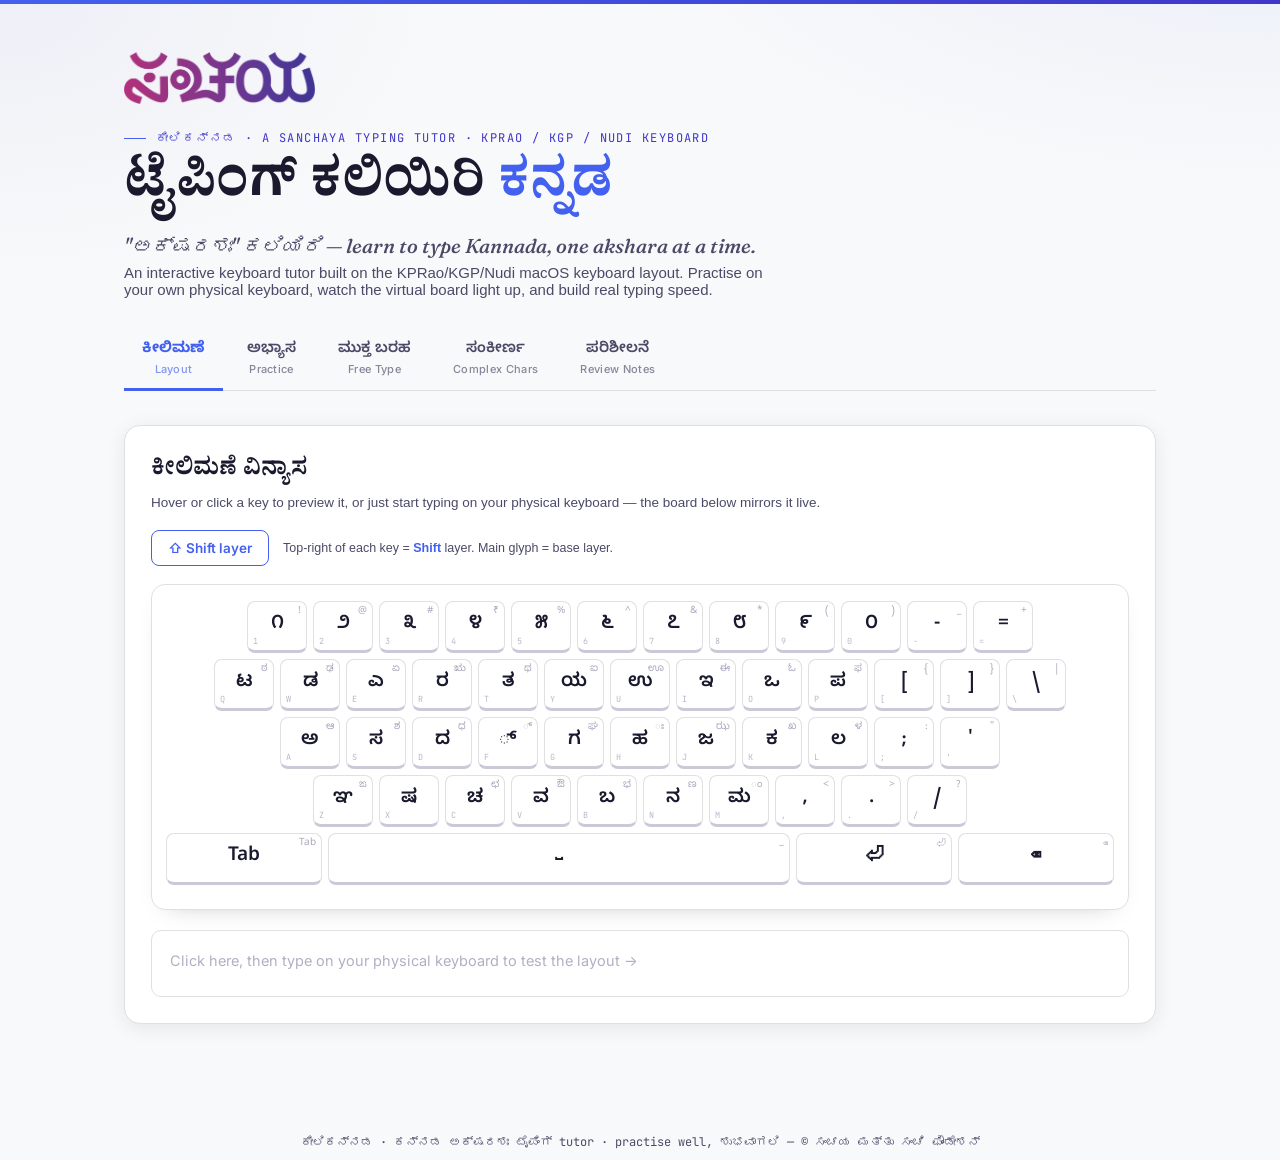
==== index.html @ 29ba92d8 "Add complex chars tab, full Unicode coverage; fix ZWJ/ZWNJ and word-final completion - Copy fixed en" ====
<!DOCTYPE html>
<html lang="kn">
<head>
<meta charset="UTF-8">
<meta name="viewport" content="width=device-width, initial-scale=1.0">
<title>ಕೀಲಿಕನ್ನಡ — Learn to Type Kannada</title>
<link rel="icon" type="image/png" sizes="32x32" href="img/favicon-32x32.png">
<link rel="icon" type="image/png" sizes="192x192" href="img/android-chrome-192x192.png">
<link rel="icon" type="image/png" sizes="512x512" href="img/android-chrome-512x512.png">
<link rel="apple-touch-icon" sizes="180x180" href="img/apple-touch-icon.png">
<meta name="msapplication-TileImage" content="img/mstile-310x310.png">
<meta name="theme-color" content="#4361ee">
<link rel="preconnect" href="https://fonts.googleapis.com">
<link rel="preconnect" href="https://fonts.gstatic.com" crossorigin>
<link href="https://fonts.googleapis.com/css2?family=Noto+Serif+Kannada:wght@500;600;700&family=Noto+Sans+Kannada:wght@400;500;600;700&family=Fraunces:ital,opsz,wght@0,9..144,500;0,9..144,600;1,9..144,500&family=Inter:wght@400;500;600;700&family=JetBrains+Mono:wght@400;600&display=swap" rel="stylesheet">
<link rel="stylesheet" href="style.css">
</head>
<body>
<div class="lattice"></div>
<div class="wrap">

<header class="hero">
  <a class="brand" href="#" aria-label="ಕೀಲಿಕನ್ನಡ — home">
    <img src="img/app-icon-light.png" alt="ಕೀಲಿಕನ್ನಡ logo" class="brand-logo">
  </a>
  <div class="eyebrow">ಕೀಲಿಕನ್ನಡ · a Sanchaya typing tutor · KPRao / KGP / Nudi keyboard</div>
  <h1 class="title">ಟೈಪಿಂಗ್ ಕಲಿಯಿರಿ <span class="accent">ಕನ್ನಡ</span></h1>
  <p class="tagline">"ಅಕ್ಷರಶಃ" ಕಲಿಯಿರಿ — learn to type Kannada, one akshara at a time.</p>
  <p class="subtagline">An interactive keyboard tutor built on the KPRao/KGP/Nudi macOS keyboard layout. Practise on your own physical keyboard, watch the virtual board light up, and build real typing speed.</p>
</header>

<nav class="tabs">
  <button data-tab="layout" class="active">ಕೀಲಿಮಣೆ <span class="en">Layout</span></button>
  <button data-tab="practice">ಅಭ್ಯಾಸ <span class="en">Practice</span></button>
  <button data-tab="free">ಮುಕ್ತ ಬರಹ <span class="en">Free Type</span></button>
  <button data-tab="complex">ಸಂಕೀರ್ಣ <span class="en">Complex Chars</span></button>
  <button data-tab="review">ಪರಿಶೀಲನೆ <span class="en">Review Notes</span></button>
</nav>

<!-- ================= LAYOUT TAB ================= -->
<section class="panel active" id="panel-layout">
  <div class="card">
    <h2 class="section-title">ಕೀಲಿಮಣೆ ವಿನ್ಯಾಸ</h2>
    <p class="section-sub">Hover or click a key to preview it, or just start typing on your physical keyboard — the board below mirrors it live.</p>
    <div class="kbd-controls">
      <button class="toggle-btn" id="shiftToggle">⇧ Shift layer</button>
      <span class="legend-note">Top-right of each key = <b>Shift</b> layer. Main glyph = base layer.</span>
    </div>
    <div class="keyboard" id="kbLayout"></div>
    <div class="type-surface" id="surfaceLayout" tabindex="0"><span class="placeholder">Click here, then type on your physical keyboard to test the layout →</span></div>
  </div>
</section>

<!-- ================= PRACTICE TAB ================= -->
<section class="panel" id="panel-practice">
  <div class="card">
    <h2 class="section-title">ಟೈಪಿಂಗ್ ಅಭ್ಯಾಸ — Typing Tutor</h2>
    <p class="section-sub">Work through the levels in order — vowels, consonants, combined aksharas, everyday words, then full sentences.</p>
    <div class="level-tabs" id="levelTabs"></div>

    <div class="target-box">
      <div class="target-word" id="targetWord"></div>
      <div class="translit" id="targetTranslit"></div>
    </div>

    <div class="type-surface" id="surfacePractice" tabindex="0"><span class="placeholder">Click here and type the akshara/word shown above →</span></div>

    <div class="progress-track"><div class="progress-fill" id="levelProgress"></div></div>

    <div class="stats-row">
      <div class="stat"><div class="num" id="statWpm">0</div><div class="lbl">WPM</div></div>
      <div class="stat"><div class="num" id="statAcc">100%</div><div class="lbl">Accuracy</div></div>
      <div class="stat"><div class="num" id="statDone">0/0</div><div class="lbl">Completed</div></div>
      <div class="stat"><div class="num" id="statStreak">0</div><div class="lbl">Streak</div></div>
    </div>

    <div class="action-row">
      <button class="btn primary" id="skipBtn">ಮುಂದೆ / Skip</button>
      <button class="btn ghost" id="resetLevelBtn">Restart level</button>
    </div>
  </div>

  <div class="keyboard-card card" style="margin-top:20px;">
    <div class="keyboard" id="kbPractice"></div>
  </div>
</section>

<!-- ================= FREE TYPE TAB ================= -->
<section class="panel" id="panel-free">
  <div class="card">
    <h2 class="section-title">ಮುಕ್ತ ಬರವಣಿಗೆ — Free Type</h2>
    <p class="section-sub">Open canvas to write freely with the layout — good for testing words, or just practising composition. Backspace understands full aksharas (it removes one visual syllable at a time, like a real Kannada IME).</p>
    <div class="type-surface" id="surfaceFree" tabindex="0" style="min-height:180px;"><span class="placeholder">ಇಲ್ಲಿ ಬರೆಯಿರಿ — start typing here →</span></div>
    <div class="action-row">
      <button class="btn ghost" id="clearFreeBtn">Clear</button>
      <button class="btn ghost" id="copyFreeBtn">Copy text</button>
    </div>
    <div class="future-note">
      <h3>Coming next: spelling &amp; grammar checking</h3>
      <p>This canvas is where inline spelling and grammar feedback will surface once the checker is wired in — underlines for misspelled aksharas, suggestions on click, and basic agreement/grammar hints. Not implemented yet in this build; flagged here as the next milestone.</p>
    </div>
  </div>
</section>

<!-- ================= COMPLEX CHARACTERS TAB ================= -->
<section class="panel" id="panel-complex">
  <div class="card">
    <h2 class="section-title">ಸಂಕೀರ್ಣ ಅಕ್ಷರಗಳು — Complex Character Rendering</h2>
    <p class="section-sub">Kannada script does more than one letter per keystroke: consonant clusters, traditional ligatures, vocalic matras, nukta forms, and invisible joiners. Each card below shows the target text, what it's built from, the exact keystrokes that produce it, and its raw Unicode codepoints — useful both for learning and for checking how your font renders these.</p>
    <div id="complexGrid" class="complex-grid"></div>

    <h3 class="section-subtitle">ಪೂರ್ಣ ಯುನಿಕೋಡ್ ವ್ಯಾಪ್ತಿ — Full Unicode block coverage</h3>
    <p class="section-sub">Every assigned codepoint in the Kannada block (U+0C80–U+0CFF). Green-bordered tiles are reachable on this keyboard; the rest are historic letters and rare signs that have no physical key on the KPRao/KGP/Nudi layout — shown here as a font-rendering reference. If a tile shows a placeholder box, your font lacks that glyph.</p>
    <div id="unicodeGrid" class="unicode-grid"></div>
  </div>
</section>

<!-- ================= REVIEW TAB ================= -->
<section class="panel" id="panel-review">
  <div class="card">
    <h2 class="section-title">ಪರಿಶೀಲನೆ — Keyboard Review Notes</h2>
    <p class="section-sub">Findings from auditing <code>KPRao-KGP-Nudi.keylayout</code> before this goes near a public release or an installer. Ordered roughly by severity.</p>
    <div id="reviewList"></div>
  </div>
</section>

</div>

<footer>ಕೀಲಿಕನ್ನಡ · ಕನ್ನಡ ಅಕ್ಷರಶಃ ಟೈಪಿಂಗ್ tutor · practise well, ಶುಭವಾಗಲಿ — © ಸಂಚಯ ಮತ್ತು ಸಂಚಿ ಫೌಂಡೇಶನ್</footer>

<script src="app.js" defer></script>
</body>
</html>
---- style.css ----
:root{
  --primary:#4361ee;
  --primary-2:#3f37c9;
  --primary-grad:linear-gradient(135deg, #4361ee 0%, #3f37c9 100%);
  --ink:#1a1a2e;
  --ink-soft:#4a4a68;
  --span:#4a4a68;
  --bg:#f8f9fa;
  --card:#ffffff;
  --line:#e0e0e0;
  --hover:rgba(67,97,238,0.08);
  --active:rgba(67,97,238,0.15);
  --good:#3F7D4F;
  --bad:#B33A3A;
  --shadow:0 4px 20px rgba(0,0,0,0.08);
  --shadow-hover:0 8px 30px rgba(67,97,238,0.15);
}
*{box-sizing:border-box;}
html,body{margin:0;padding:0;}
body{
  background:
    radial-gradient(1100px 500px at 100% -10%, rgba(67,97,238,0.08), transparent 60%),
    radial-gradient(800px 500px at 0% 0%, rgba(63,55,201,0.05), transparent 55%),
    var(--bg);
  color:var(--ink);
  font-family:-apple-system, BlinkMacSystemFont, 'Segoe UI', Roboto, Oxygen, Ubuntu, Cantarell, sans-serif;
  min-height:100vh;
  -webkit-font-smoothing:antialiased;
}
.lattice{
  height:4px;
  width:100%;
  background:var(--primary-grad);
}
.wrap{max-width:1080px;margin:0 auto;padding:0 24px 80px;}
header.hero{padding:48px 0 30px;}

.brand{display:inline-block;margin-bottom:22px;}
.brand-logo{height:52px;width:auto;display:block;}

.eyebrow{
  font-family:'JetBrains Mono',monospace;
  font-size:12px;
  letter-spacing:.12em;
  text-transform:uppercase;
  color:var(--primary-2);
  display:flex;align-items:center;gap:10px;
  margin-bottom:16px;
}
.eyebrow::before{content:'';width:22px;height:1px;background:var(--primary);display:inline-block;}
h1.title{
  font-family:'Noto Serif Kannada','Fraunces',serif;
  font-weight:700;
  font-size:54px;
  line-height:1.05;
  margin:0 0 14px;
  color:var(--ink);
}
h1.title .accent{color:var(--primary);}
p.tagline{
  font-family:'Fraunces',serif;
  font-style:italic;
  font-weight:500;
  font-size:20px;
  color:var(--ink-soft);
  max-width:640px;
  margin:0 0 6px;
}
p.subtagline{
  font-size:15px;
  color:var(--ink-soft);
  max-width:640px;
  margin:0;
}

nav.tabs{
  display:flex;
  gap:6px;
  border-bottom:1px solid var(--line);
  margin-bottom:34px;
  flex-wrap:wrap;
}
nav.tabs button{
  font-family:'Noto Sans Kannada','Inter',sans-serif;
  font-weight:600;
  font-size:15px;
  background:none;
  border:none;
  padding:12px 18px;
  cursor:pointer;
  color:var(--ink-soft);
  border-bottom:3px solid transparent;
  margin-bottom:-1px;
  transition:color .15s ease;
}
nav.tabs button .en{display:block;font-family:'Inter',sans-serif;font-weight:500;font-size:11px;letter-spacing:.03em;color:inherit;opacity:.65;margin-top:2px;}
nav.tabs button:hover{color:var(--primary);background:var(--hover);}
nav.tabs button.active{color:var(--primary);border-bottom-color:var(--primary);font-weight:bold;}

.panel{display:none;animation:fade .25s ease;}
.panel.active{display:block;}
@keyframes fade{from{opacity:0;transform:translateY(4px);}to{opacity:1;transform:translateY(0);}}

.card{
  background:var(--card);
  border:1px solid var(--line);
  border-radius:16px;
  box-shadow:var(--shadow);
  padding:26px;
}
.card + .card{margin-top:20px;}
h2.section-title{
  font-family:'Noto Serif Kannada','Fraunces',serif;
  font-size:24px;
  margin:0 0 4px;
  color:var(--ink);
}
.section-sub{font-size:13.5px;color:var(--ink-soft);margin:0 0 20px;}

/* ---------- Keyboard ---------- */
.kbd-controls{display:flex;align-items:center;gap:14px;margin-bottom:18px;flex-wrap:wrap;}
.toggle-btn{
  font-family:'Inter',sans-serif;
  font-weight:600;
  font-size:13.5px;
  padding:9px 16px;
  border-radius:8px;
  border:1.5px solid var(--primary);
  background:transparent;
  color:var(--primary);
  cursor:pointer;
  transition: all .15s ease;
}
.toggle-btn:hover{background:var(--hover);}
.toggle-btn.on{background:var(--primary-grad);color:#fff;border-color:transparent;}
.legend-note{font-size:12.5px;color:var(--ink-soft);}
.legend-note b{color:var(--primary);}

.keyboard{
  background:#fff;
  border:1px solid var(--line);
  border-radius:14px;
  padding:16px 14px 18px;
  box-shadow: inset 0 1px 0 rgba(255,255,255,0.8), 0 10px 24px -18px rgba(26,26,46,0.35);
}
.kbd-row{display:flex;gap:6px;margin-bottom:6px;justify-content:center;}
.key{
  position:relative;
  min-width:44px;
  height:52px;
  flex:1 1 44px;
  max-width:60px;
  background:#fff;
  border:1px solid var(--line);
  border-bottom:3px solid #c9c9d8;
  border-radius:8px;
  display:flex;
  flex-direction:column;
  align-items:center;
  justify-content:center;
  cursor:default;
  user-select:none;
  transition: transform .05s ease, background .12s ease, border-color .12s ease;
}
.key:hover{background:var(--hover);border-color:var(--primary);}
.key.wide{flex:2.2 1 100px;max-width:none;}
.key.space{flex:8 1 260px;max-width:none;}
.key .top{font-size:10px;color:#a8a8bd;position:absolute;top:3px;right:5px;font-family:'Noto Sans Kannada',sans-serif;}
.key .main{
  font-family:'Noto Sans Kannada',sans-serif;
  font-size:19px;
  font-weight:600;
  color:var(--ink);
  line-height:1;
}
.key .qwerty{font-size:8.5px;color:#b8b8cc;font-family:'JetBrains Mono',monospace;position:absolute;bottom:3px;left:5px;}
.key.pressed{
  transform:translateY(2px);
  background:var(--primary-grad);
  border-bottom-color:var(--primary-2);
}
.key.pressed .main, .key.pressed .top, .key.pressed .qwerty{color:#fff;}
.key.shifted .main{color:var(--primary);}

.type-surface{
  margin-top:20px;
  min-height:64px;
  background:#fff;
  border:1.5px solid var(--line);
  border-radius:10px;
  padding:16px 18px;
  font-family:'Noto Sans Kannada',sans-serif;
  font-size:22px;
  color:var(--ink);
  cursor:text;
  line-height:1.5;
  white-space:pre-wrap;
  word-break:break-word;
}
.type-surface:hover{border-color:#c8d0ff;}
.type-surface:focus{outline:none;border-color:var(--primary);box-shadow:0 0 0 3px rgba(67,97,238,0.2);}
.type-surface .placeholder{color:#b0b0c4;font-family:'Inter',sans-serif;font-size:14.5px;}
.type-surface .pending{opacity:.45;border-bottom:2px dotted var(--primary);}
.cursor-blink{display:inline-block;width:2px;background:var(--primary);animation:blink 1s step-start infinite;margin-left:1px;}
@keyframes blink{50%{opacity:0;}}

/* ---------- Practice ---------- */
.level-tabs{display:flex;gap:8px;flex-wrap:wrap;margin-bottom:18px;}
.level-chip{
  font-family:'Inter',sans-serif;font-size:12.5px;font-weight:600;
  padding:7px 13px;border-radius:999px;border:1.3px solid var(--line);
  background:#fff;color:var(--ink-soft);cursor:pointer;
  transition: all .15s ease;
}
.level-chip:hover{border-color:var(--primary);color:var(--primary);}
.level-chip.active{border-color:var(--primary);color:var(--primary);background:var(--hover);}

.target-box{
  text-align:center;
  padding:26px 20px;
  background:#fff;
  border-radius:12px;
  border:1.5px solid var(--line);
}
.target-word{
  font-family:'Noto Serif Kannada',serif;
  font-size:44px;
  font-weight:600;
  letter-spacing:.01em;
}
.target-word span.correct{color:var(--good);}
.target-word span.wrong{color:var(--bad);text-decoration:underline wavy var(--bad);}
.target-word span.todo{color:var(--ink);opacity:.32;}
.translit{margin-top:8px;font-family:'JetBrains Mono',monospace;font-size:13px;color:var(--ink-soft);}

.stats-row{display:flex;gap:14px;margin:18px 0;flex-wrap:wrap;}
.stat{
  flex:1 1 120px;
  background:#fff;border:1px solid var(--line);border-radius:10px;
  padding:12px 16px;
}
.stat .num{font-family:'Fraunces',serif;font-size:26px;font-weight:600;color:var(--primary);}
.stat .lbl{font-size:11.5px;color:var(--ink-soft);text-transform:uppercase;letter-spacing:.06em;}

.progress-track{height:6px;background:var(--line);border-radius:99px;overflow:hidden;margin-top:6px;}
.progress-fill{height:100%;background:var(--primary-grad);width:0%;transition:width .25s ease;}

.action-row{display:flex;gap:10px;margin-top:16px;flex-wrap:wrap;}
.btn{
  font-family:'Inter',sans-serif;font-weight:600;font-size:13.5px;
  padding:10px 18px;border-radius:8px;border:none;cursor:pointer;
  transition: all .15s ease;
}
.btn.primary{background:var(--primary-grad);color:#fff;}
.btn.primary:hover{transform:translateY(-1px);box-shadow:0 4px 15px rgba(67,97,238,0.3);}
.btn.ghost{background:transparent;border:1.5px solid var(--line);color:var(--ink-soft);}
.btn.ghost:hover{border-color:var(--primary);color:var(--primary);background:var(--hover);}

/* ---------- Complex characters tab ---------- */
.complex-grid{
  display:grid;
  grid-template-columns:repeat(auto-fill, minmax(260px, 1fr));
  gap:16px;
}
.cx-card{
  background:#fff;border:1px solid var(--line);border-radius:12px;
  padding:18px 18px 16px;
  transition: box-shadow .15s ease;
}
.cx-card:hover{box-shadow:var(--shadow-hover);}
.cx-tag{
  display:inline-block;font-family:'JetBrains Mono',monospace;font-size:10px;
  letter-spacing:.06em;text-transform:uppercase;padding:2px 8px;border-radius:5px;
  background:rgba(67,97,238,0.09);color:var(--primary);margin-bottom:10px;
}
.cx-word{font-family:'Noto Serif Kannada',serif;font-size:32px;font-weight:600;color:var(--ink);}
.cx-gloss{font-size:12.5px;color:var(--ink-soft);margin:2px 0 12px;font-style:italic;}
.cx-row{font-size:12px;color:var(--ink-soft);margin-bottom:6px;line-height:1.5;}
.cx-row b{color:var(--ink);font-weight:600;}
.cx-keys{display:flex;flex-wrap:wrap;gap:4px;margin:4px 0 10px;}
.cx-key{
  font-family:'JetBrains Mono',monospace;font-size:11px;font-weight:600;
  background:var(--bg);border:1px solid var(--line);border-bottom:2px solid #c9c9d8;
  border-radius:5px;padding:3px 7px;color:var(--ink);
}
.cx-key.shift::before{content:'⇧ ';color:var(--primary);}
.cx-codepoints{
  display:flex;flex-wrap:wrap;gap:5px;margin-top:8px;padding-top:10px;border-top:1px dashed var(--line);
}
.cx-cp{
  font-family:'JetBrains Mono',monospace;font-size:10px;text-align:center;
  background:var(--bg);border:1px solid var(--line);border-radius:6px;padding:4px 6px;
  min-width:34px;
}
.cx-cp .glyph{font-family:'Noto Sans Kannada',sans-serif;font-size:14px;display:block;color:var(--primary);}
.cx-cp .code{display:block;color:var(--ink-soft);margin-top:2px;}
.cx-cp.invisible .glyph{opacity:.35;font-style:italic;font-size:9px;}

/* ---------- Full Unicode coverage grid ---------- */
.section-subtitle{
  font-family:'Inter',sans-serif;font-size:15px;font-weight:600;color:var(--ink);
  margin:28px 0 4px;letter-spacing:-.01em;
}
.coverage-note{
  font-size:12.5px;color:var(--ink-soft);margin:0 0 12px;line-height:1.5;
  background:var(--bg);border:1px solid var(--line);border-radius:8px;padding:8px 12px;
}
.unicode-grid{
  display:grid;grid-template-columns:repeat(auto-fill,minmax(96px,1fr));gap:8px;
}
.u-cell{
  background:#fff;border:1px solid #cfd6df;border-top:3px solid #3fce7a;
  border-radius:8px;padding:8px 6px 7px;text-align:center;
  display:flex;flex-direction:column;align-items:center;gap:2px;
  transition: box-shadow .15s ease;
}
.u-cell:hover{box-shadow:var(--shadow-hover);}
.u-cell.u-ref{border-top:3px solid #dfe3ec;}
.u-glyph{
  font-family:'Noto Sans Kannada',sans-serif;font-size:20px;line-height:1.2;
  color:var(--ink);min-width:20px;min-height:24px;display:flex;align-items:center;justify-content:center;
}
.u-ref .u-glyph{color:#9aa3b2;}
.u-code{font-family:'JetBrains Mono',monospace;font-size:9.5px;color:var(--ink-soft);letter-spacing:.02em;}
.u-badge{
  font-family:'Inter',sans-serif;font-size:9px;font-weight:600;letter-spacing:.06em;text-transform:uppercase;
  color:var(--primary);padding:1px 6px;border-radius:5px;background:rgba(67,97,238,0.08);
}
.u-ref .u-badge{color:#8a93a6;background:var(--bg);}

/* ---------- Review tab ---------- */
.finding{
  border-left:3px solid var(--primary);
  padding:4px 0 4px 16px;
  margin-bottom:20px;
}
.finding.warn{border-left-color:#f5a623;}
.finding.ok{border-left-color:var(--good);}
.finding h3{margin:0 0 6px;font-size:16px;font-family:'Inter',sans-serif;font-weight:700;color:var(--ink);}
.finding .sev{
  font-family:'JetBrains Mono',monospace;font-size:10.5px;letter-spacing:.06em;
  text-transform:uppercase;padding:2px 8px;border-radius:5px;margin-right:8px;
  background:rgba(67,97,238,0.1);color:var(--primary);
}
.finding.warn .sev{background:rgba(245,166,35,0.15);color:#b97a06;}
.finding.ok .sev{background:rgba(63,125,79,0.14);color:var(--good);}
.finding p{margin:6px 0;font-size:14px;line-height:1.65;color:var(--ink-soft);}
.finding code{
  font-family:'JetBrains Mono',monospace;background:var(--bg);border:1px solid var(--line);
  padding:1px 6px;border-radius:5px;font-size:12.5px;color:var(--primary);
}
.finding pre{
  background:var(--ink);color:#fff;padding:12px 14px;border-radius:8px;overflow-x:auto;
  font-family:'JetBrains Mono',monospace;font-size:12.5px;line-height:1.6;
}

.future-note{
  margin-top:26px;padding:18px 20px;border-radius:12px;
  background:var(--hover);
  border:1px dashed var(--primary);
}
.future-note h3{margin:0 0 6px;font-family:'Inter',sans-serif;font-size:14.5px;color:var(--primary);}
.future-note p{margin:0;font-size:13.5px;color:var(--ink-soft);line-height:1.6;}

footer{text-align:center;padding:30px 0 10px;font-size:12px;color:var(--span);font-family:'JetBrains Mono',monospace;}

@media (max-width:640px){
  h1.title{font-size:38px;}
  .target-word{font-size:30px;}
  .key{height:44px;min-width:30px;}
  .key .main{font-size:15px;}
  .brand-logo{height:40px;}
}
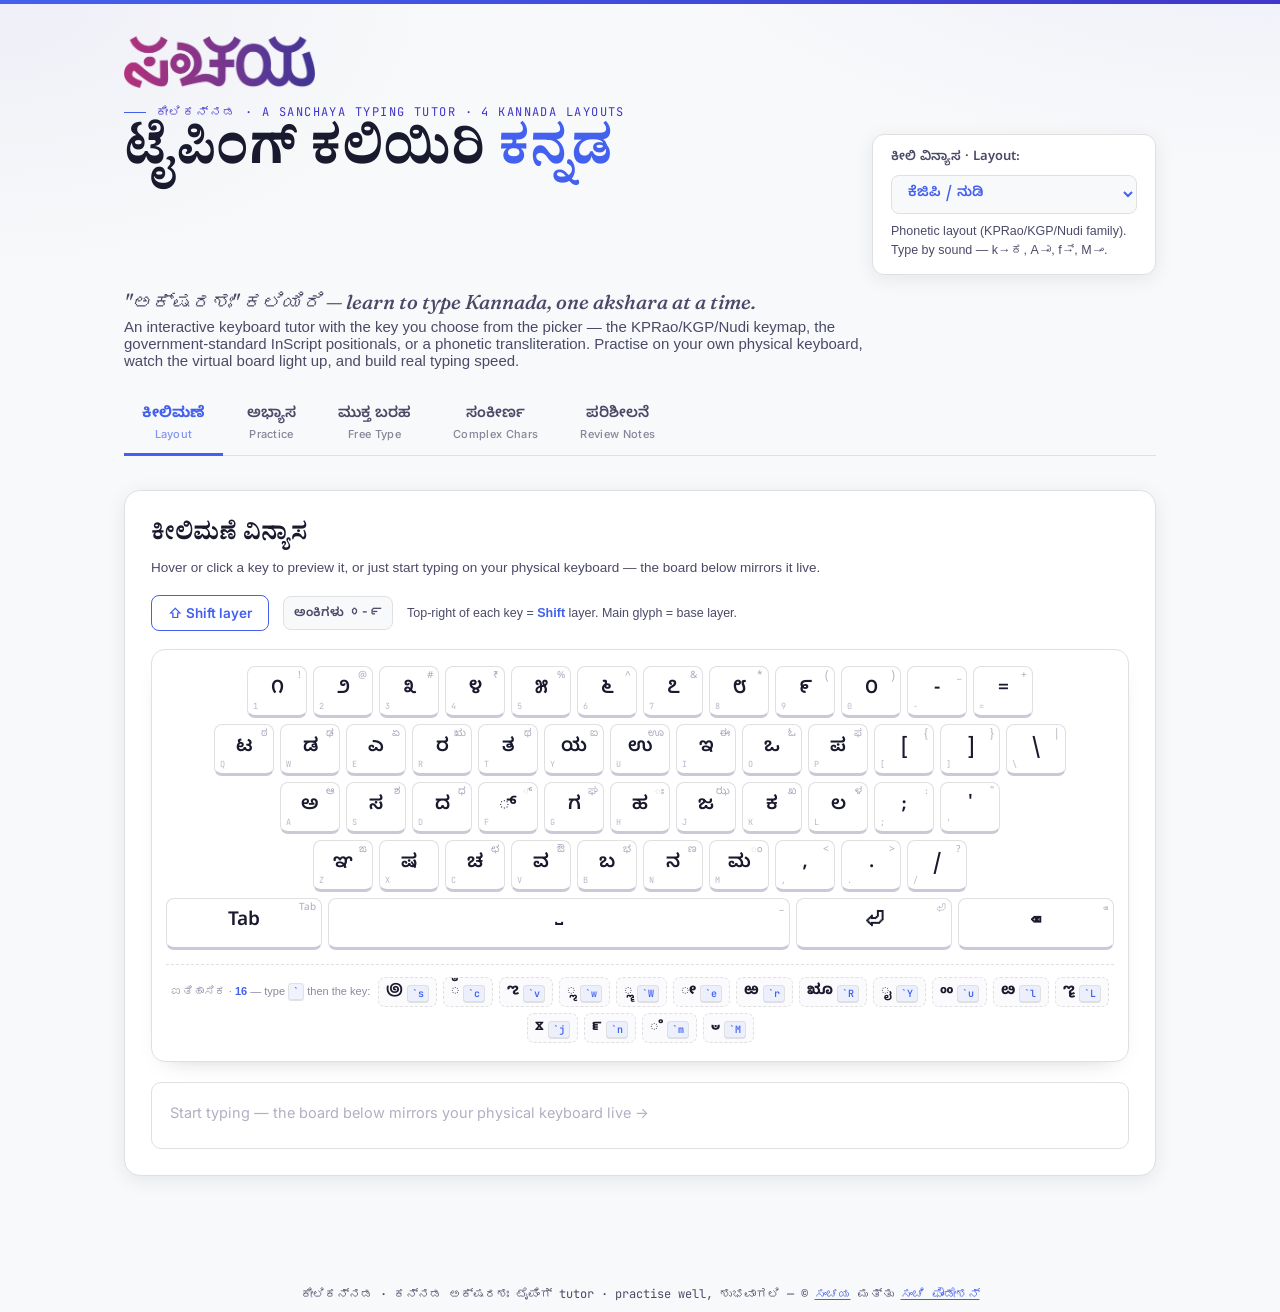
==== commit 76103e30: "Make tutor data-driven across 4 Kannada layouts Generic app.js shell with two engines (KGP keymap st" ====
--- a/index.html
+++ b/index.html
@@ -23,10 +23,19 @@
   <a class="brand" href="#" aria-label="ಕೀಲಿಕನ್ನಡ — home">
     <img src="img/app-icon-light.png" alt="ಕೀಲಿಕನ್ನಡ logo" class="brand-logo">
   </a>
-  <div class="eyebrow">ಕೀಲಿಕನ್ನಡ · a Sanchaya typing tutor · KPRao / KGP / Nudi keyboard</div>
-  <h1 class="title">ಟೈಪಿಂಗ್ ಕಲಿಯಿರಿ <span class="accent">ಕನ್ನಡ</span></h1>
+  <div class="eyebrow">ಕೀಲಿಕನ್ನಡ · a Sanchaya typing tutor · 4 Kannada layouts</div>
+
+  <div class="hero-row">
+    <h1 class="title">ಟೈಪಿಂಗ್ ಕಲಿಯಿರಿ <span class="accent">ಕನ್ನಡ</span></h1>
+    <div class="layout-picker">
+      <label for="layoutSelect">ಕೀಲಿ ವಿನ್ಯಾಸ · Layout:</label>
+      <select id="layoutSelect" aria-label="Choose a keyboard layout"></select>
+      <p class="layout-desc" id="layoutDesc"></p>
+    </div>
+  </div>
+
   <p class="tagline">"ಅಕ್ಷರಶಃ" ಕಲಿಯಿರಿ — learn to type Kannada, one akshara at a time.</p>
-  <p class="subtagline">An interactive keyboard tutor built on the KPRao/KGP/Nudi macOS keyboard layout. Practise on your own physical keyboard, watch the virtual board light up, and build real typing speed.</p>
+  <p class="subtagline">An interactive keyboard tutor with the key you choose from the picker — the KPRao/KGP/Nudi keymap, the government-standard InScript positionals, or a phonetic transliteration. Practise on your own physical keyboard, watch the virtual board light up, and build real typing speed.</p>
 </header>
 
 <nav class="tabs">
@@ -44,6 +53,7 @@
     <p class="section-sub">Hover or click a key to preview it, or just start typing on your physical keyboard — the board below mirrors it live.</p>
     <div class="kbd-controls">
       <button class="toggle-btn" id="shiftToggle">⇧ Shift layer</button>
+      <button class="digit-toggle" id="digitToggle" role="switch" aria-checked="false" title="Switch digit keys between the layout's Kannada digits (೦-೯) and Western digits (0-9)">ಅಂಕಿಗಳು <b class="dg-kan">೦-೯</b><b class="dg-lat">0-9</b></button>
       <span class="legend-note">Top-right of each key = <b>Shift</b> layer. Main glyph = base layer.</span>
     </div>
     <div class="keyboard" id="kbLayout"></div>
@@ -110,7 +120,7 @@
     <div id="complexGrid" class="complex-grid"></div>
 
     <h3 class="section-subtitle">ಪೂರ್ಣ ಯುನಿಕೋಡ್ ವ್ಯಾಪ್ತಿ — Full Unicode block coverage</h3>
-    <p class="section-sub">Every assigned codepoint in the Kannada block (U+0C80–U+0CFF). Green-bordered tiles are reachable on this keyboard; the rest are historic letters and rare signs that have no physical key on the KPRao/KGP/Nudi layout — shown here as a font-rendering reference. If a tile shows a placeholder box, your font lacks that glyph.</p>
+    <p class="section-sub">Every assigned codepoint in the Kannada block (U+0C80–U+0CFF). Green-bordered tiles are on the selected layout's keys; the rest are historic letters and rare signs typed via a modifier (or composed by typing) — shown here as a font-rendering reference. If a tile shows a placeholder box, your font lacks that glyph.</p>
     <div id="unicodeGrid" class="unicode-grid"></div>
   </div>
 </section>
@@ -119,14 +129,14 @@
 <section class="panel" id="panel-review">
   <div class="card">
     <h2 class="section-title">ಪರಿಶೀಲನೆ — Keyboard Review Notes</h2>
-    <p class="section-sub">Findings from auditing <code>KPRao-KGP-Nudi.keylayout</code> before this goes near a public release or an installer. Ordered roughly by severity.</p>
+    <p class="section-sub">Findings from auditing the selected layout's data (the keymap/state-machine and rule configs) before this goes near a public release. Ordered roughly by severity.</p>
     <div id="reviewList"></div>
   </div>
 </section>
 
 </div>
 
-<footer>ಕೀಲಿಕನ್ನಡ · ಕನ್ನಡ ಅಕ್ಷರಶಃ ಟೈಪಿಂಗ್ tutor · practise well, ಶುಭವಾಗಲಿ — © ಸಂಚಯ ಮತ್ತು ಸಂಚಿ ಫೌಂಡೇಶನ್</footer>
+<footer>ಕೀಲಿಕನ್ನಡ · ಕನ್ನಡ ಅಕ್ಷರಶಃ ಟೈಪಿಂಗ್ tutor · practise well, ಶುಭವಾಗಲಿ — © <a href="https://sanchaya.org" target="_blank" rel="noopener">ಸಂಚಯ</a> ಮತ್ತು <a href="https://sanchifoundation.org" target="_blank" rel="noopener">ಸಂಚಿ ಫೌಂಡೇಶನ್</a></footer>
 
 <script src="app.js" defer></script>
 </body>
--- a/style.css
+++ b/style.css
@@ -33,9 +33,9 @@
   background:var(--primary-grad);
 }
 .wrap{max-width:1080px;margin:0 auto;padding:0 24px 80px;}
-header.hero{padding:48px 0 30px;}
-
-.brand{display:inline-block;margin-bottom:22px;}
+header.hero{padding:32px 0 24px;}
+
+.brand{display:inline-block;margin-bottom:12px;}
 .brand-logo{height:52px;width:auto;display:block;}
 
 .eyebrow{
@@ -45,7 +45,7 @@
   text-transform:uppercase;
   color:var(--primary-2);
   display:flex;align-items:center;gap:10px;
-  margin-bottom:16px;
+  margin-bottom:10px;
 }
 .eyebrow::before{content:'';width:22px;height:1px;background:var(--primary);display:inline-block;}
 h1.title{
@@ -53,7 +53,7 @@
   font-weight:700;
   font-size:54px;
   line-height:1.05;
-  margin:0 0 14px;
+  margin:0 0 8px;
   color:var(--ink);
 }
 h1.title .accent{color:var(--primary);}
@@ -64,14 +64,55 @@
   font-size:20px;
   color:var(--ink-soft);
   max-width:640px;
-  margin:0 0 6px;
+  margin:14px 0 4px;
 }
 p.subtagline{
   font-size:15px;
   color:var(--ink-soft);
-  max-width:640px;
+  max-width:760px;
   margin:0;
 }
+
+.hero-row{display:flex;align-items:flex-start;justify-content:space-between;gap:32px;}
+
+.layout-picker{
+  flex:0 0 auto;width:284px;
+  display:flex;align-items:flex-start;flex-direction:column;gap:8px;
+  margin:4px 0 0;
+  background:var(--card);
+  border:1px solid var(--line);
+  border-radius:12px;
+  padding:14px 18px;
+  box-shadow:var(--shadow);
+}
+.layout-picker label{
+  font-family:'Noto Sans Kannada','Inter',sans-serif;
+  font-size:13px;font-weight:600;color:var(--ink-soft);
+}
+.layout-picker select{
+  width:100%;
+  font-family:'Noto Sans Kannada','Inter',sans-serif;
+  font-size:14px;font-weight:600;color:var(--primary);
+  padding:8px 12px;border:1.5px solid var(--line);border-radius:8px;
+  background:var(--bg);cursor:pointer;
+}
+.layout-picker select:hover{border-color:var(--primary);}
+.layout-desc{font-size:12.5px;line-height:1.5;color:var(--ink-soft);margin:0;}
+.layout-desc b{color:var(--primary);}
+
+.digit-toggle{
+  font-family:'Noto Sans Kannada','Inter',sans-serif;
+  font-size:12.5px;font-weight:600;color:var(--ink-soft);
+  border:1.5px solid var(--line);border-radius:8px;
+  background:var(--bg);cursor:pointer;padding:6px 10px;
+}
+.digit-toggle b{font-family:'JetBrains Mono',monospace;font-weight:600;font-size:12.5px;}
+.digit-toggle .dg-kan{color:var(--ink-soft);}
+.digit-toggle .dg-lat{display:none;color:var(--primary);}
+.digit-toggle:hover{border-color:var(--primary);}
+.digit-toggle.on{border-color:var(--primary);}
+.digit-toggle.on .dg-kan{display:none;}
+.digit-toggle.on .dg-lat{display:inline;}
 
 nav.tabs{
   display:flex;
@@ -181,6 +222,70 @@
 }
 .key.pressed .main, .key.pressed .top, .key.pressed .qwerty{color:#fff;}
 .key.shifted .main{color:var(--primary);}
+
+.kbd-ref-row{
+  display:flex;
+  flex-wrap:wrap;
+  gap:6px;
+  justify-content:center;
+  align-items:center;
+  margin-top:14px;
+  padding-top:12px;
+  border-top:1px dashed var(--line);
+}
+.kbd-ref-label{
+  font-size:11px;
+  color:var(--muted, #8a88a0);
+  font-family:'Noto Sans',sans-serif;
+  margin-right:2px;
+}
+.kbd-ref-label b{color:var(--primary);font-weight:600;}
+.kbd-ref{
+  display:inline-flex;
+  align-items:center;
+  gap:4px;
+  padding:4px 7px;
+  border:1px dashed var(--line);
+  border-radius:7px;
+  background:#fbfbfd;
+  cursor:help;
+}
+.kbd-ref:hover{border-color:var(--primary);background:var(--hover);}
+.kbd-ref .ref-glyph{font-family:'Noto Sans Kannada',sans-serif;font-size:15px;color:var(--ink);}
+.kbd-ref .ref-code{font-family:'JetBrains Mono',monospace;font-size:9px;color:var(--muted, #8a88a0);}
+.kbd-ref .ref-stroke kbd, .u-cell .u-stroke kbd{
+  font-family:'JetBrains Mono',monospace;
+  font-size:10px;
+  font-weight:600;
+  color:var(--primary);
+  background:var(--hover, #f0f0fa);
+  border:1px solid var(--line);
+  border-bottom-width:2px;
+  border-radius:4px;
+  padding:1px 4px;
+}
+.kbd-ref-label kbd{
+  font-family:'JetBrains Mono',monospace;
+  font-size:10px;
+  font-weight:600;
+  color:var(--primary);
+  background:var(--hover, #f0f0fa);
+  border:1px solid var(--line);
+  border-bottom-width:2px;
+  border-radius:4px;
+  padding:1px 4px;
+}
+.coverage-note kbd{
+  font-family:'JetBrains Mono',monospace;
+  font-size:10px;
+  font-weight:600;
+  color:var(--primary);
+  background:var(--hover, #f0f0fa);
+  border:1px solid var(--line);
+  border-bottom-width:2px;
+  border-radius:4px;
+  padding:1px 4px;
+}
 
 .type-surface{
   margin-top:20px;
@@ -284,6 +389,7 @@
   border-radius:5px;padding:3px 7px;color:var(--ink);
 }
 .cx-key.shift::before{content:'⇧ ';color:var(--primary);}
+.cx-key.alt::before{content:'⌥ ';color:var(--primary);}
 .cx-codepoints{
   display:flex;flex-wrap:wrap;gap:5px;margin-top:8px;padding-top:10px;border-top:1px dashed var(--line);
 }
@@ -322,6 +428,7 @@
 }
 .u-ref .u-glyph{color:#9aa3b2;}
 .u-code{font-family:'JetBrains Mono',monospace;font-size:9.5px;color:var(--ink-soft);letter-spacing:.02em;}
+.u-cell .u-stroke{font-family:'JetBrains Mono',monospace;font-size:9.5px;color:var(--ink-soft);}
 .u-badge{
   font-family:'Inter',sans-serif;font-size:9px;font-weight:600;letter-spacing:.06em;text-transform:uppercase;
   color:var(--primary);padding:1px 6px;border-radius:5px;background:rgba(67,97,238,0.08);
@@ -363,9 +470,12 @@
 .future-note p{margin:0;font-size:13.5px;color:var(--ink-soft);line-height:1.6;}
 
 footer{text-align:center;padding:30px 0 10px;font-size:12px;color:var(--span);font-family:'JetBrains Mono',monospace;}
+footer a{color:var(--primary);text-decoration:underline;}
 
 @media (max-width:640px){
   h1.title{font-size:38px;}
+  .hero-row{flex-direction:column;}
+  .layout-picker{width:100%;}
   .target-word{font-size:30px;}
   .key{height:44px;min-width:30px;}
   .key .main{font-size:15px;}
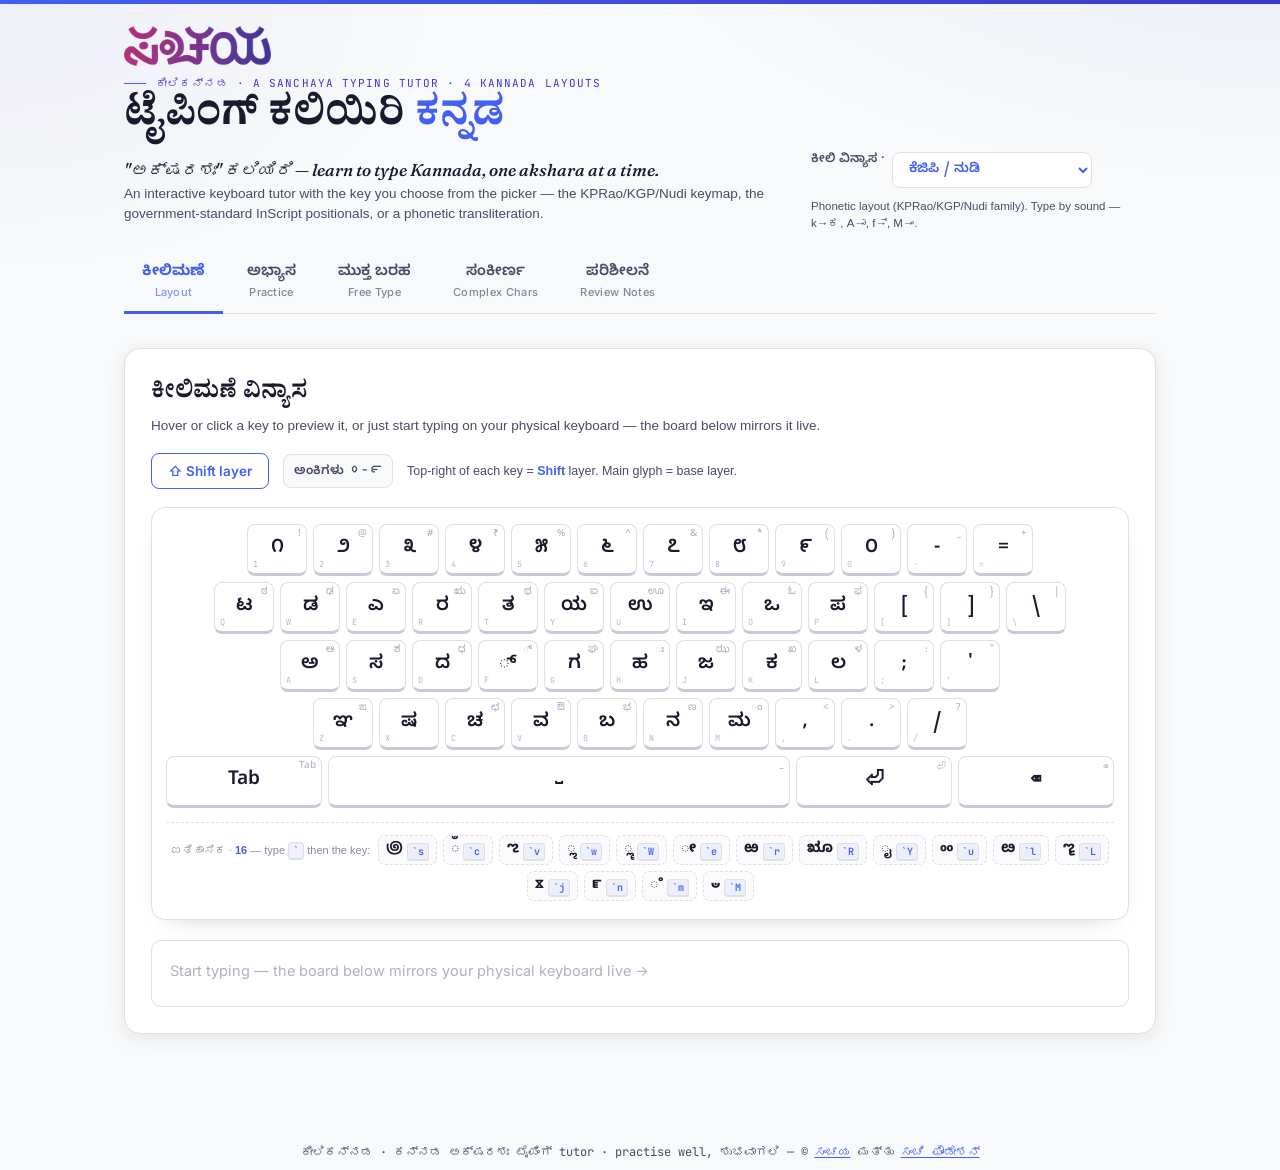
==== commit 59d8fc28: "Compact hero: tagline+subtagline stacked, chooser in right column Title, tagline and subtagline flow" ====
--- a/index.html
+++ b/index.html
@@ -25,17 +25,19 @@
   </a>
   <div class="eyebrow">ಕೀಲಿಕನ್ನಡ · a Sanchaya typing tutor · 4 Kannada layouts</div>
 
+  <h1 class="title">ಟೈಪಿಂಗ್ ಕಲಿಯಿರಿ <span class="accent">ಕನ್ನಡ</span></h1>
+
   <div class="hero-row">
-    <h1 class="title">ಟೈಪಿಂಗ್ ಕಲಿಯಿರಿ <span class="accent">ಕನ್ನಡ</span></h1>
+    <div class="hero-copy">
+      <p class="tagline">"ಅಕ್ಷರಶಃ" ಕಲಿಯಿರಿ — learn to type Kannada, one akshara at a time.</p>
+      <p class="subtagline">An interactive keyboard tutor with the key you choose from the picker — the KPRao/KGP/Nudi keymap, the government-standard InScript positionals, or a phonetic transliteration.</p>
+    </div>
     <div class="layout-picker">
-      <label for="layoutSelect">ಕೀಲಿ ವಿನ್ಯಾಸ · Layout:</label>
+      <label for="layoutSelect">ಕೀಲಿ ವಿನ್ಯಾಸ ·</label>
       <select id="layoutSelect" aria-label="Choose a keyboard layout"></select>
       <p class="layout-desc" id="layoutDesc"></p>
     </div>
   </div>
-
-  <p class="tagline">"ಅಕ್ಷರಶಃ" ಕಲಿಯಿರಿ — learn to type Kannada, one akshara at a time.</p>
-  <p class="subtagline">An interactive keyboard tutor with the key you choose from the picker — the KPRao/KGP/Nudi keymap, the government-standard InScript positionals, or a phonetic transliteration. Practise on your own physical keyboard, watch the virtual board light up, and build real typing speed.</p>
 </header>
 
 <nav class="tabs">
--- a/style.css
+++ b/style.css
@@ -33,71 +33,69 @@
   background:var(--primary-grad);
 }
 .wrap{max-width:1080px;margin:0 auto;padding:0 24px 80px;}
-header.hero{padding:32px 0 24px;}
-
-.brand{display:inline-block;margin-bottom:12px;}
-.brand-logo{height:52px;width:auto;display:block;}
+header.hero{padding:22px 0 20px;}
+
+.brand{display:inline-block;margin-bottom:6px;}
+.brand-logo{height:40px;width:auto;display:block;}
 
 .eyebrow{
   font-family:'JetBrains Mono',monospace;
-  font-size:12px;
-  letter-spacing:.12em;
+  font-size:11px;
+  letter-spacing:.1em;
   text-transform:uppercase;
   color:var(--primary-2);
   display:flex;align-items:center;gap:10px;
-  margin-bottom:10px;
+  margin-bottom:8px;
 }
 .eyebrow::before{content:'';width:22px;height:1px;background:var(--primary);display:inline-block;}
 h1.title{
   font-family:'Noto Serif Kannada','Fraunces',serif;
   font-weight:700;
-  font-size:54px;
+  font-size:42px;
   line-height:1.05;
-  margin:0 0 8px;
+  margin:0;
   color:var(--ink);
 }
 h1.title .accent{color:var(--primary);}
+
+.hero-row{display:flex;align-items:center;justify-content:space-between;gap:24px;margin-top:10px;}
+
+.hero-copy{flex:1 1 auto;min-width:0;}
+
 p.tagline{
   font-family:'Fraunces',serif;
   font-style:italic;
   font-weight:500;
-  font-size:20px;
+  font-size:17px;
+  color:var(--ink);
+  margin:0 0 4px;
+}
+p.subtagline{
+  font-size:13.5px;
   color:var(--ink-soft);
-  max-width:640px;
-  margin:14px 0 4px;
-}
-p.subtagline{
-  font-size:15px;
-  color:var(--ink-soft);
+  line-height:1.5;
+  margin:0;
   max-width:760px;
-  margin:0;
-}
-
-.hero-row{display:flex;align-items:flex-start;justify-content:space-between;gap:32px;}
+}
 
 .layout-picker{
-  flex:0 0 auto;width:284px;
-  display:flex;align-items:flex-start;flex-direction:column;gap:8px;
-  margin:4px 0 0;
-  background:var(--card);
-  border:1px solid var(--line);
-  border-radius:12px;
-  padding:14px 18px;
-  box-shadow:var(--shadow);
+  display:flex;align-items:flex-start;gap:8px;flex-wrap:wrap;
+  flex:0 0 auto;max-width:345px;
+  align-self:center;
+  margin:0;padding:0;background:none;border:0;border-radius:0;box-shadow:none;
 }
 .layout-picker label{
   font-family:'Noto Sans Kannada','Inter',sans-serif;
-  font-size:13px;font-weight:600;color:var(--ink-soft);
+  font-size:12.5px;font-weight:600;color:var(--ink-soft);white-space:nowrap;
 }
 .layout-picker select{
-  width:100%;
   font-family:'Noto Sans Kannada','Inter',sans-serif;
-  font-size:14px;font-weight:600;color:var(--primary);
-  padding:8px 12px;border:1.5px solid var(--line);border-radius:8px;
-  background:var(--bg);cursor:pointer;
+  font-size:13.5px;font-weight:600;color:var(--primary);
+  padding:7px 12px;border:1.5px solid var(--line);border-radius:8px;
+  background:var(--card);cursor:pointer;min-width:200px;
 }
 .layout-picker select:hover{border-color:var(--primary);}
-.layout-desc{font-size:12.5px;line-height:1.5;color:var(--ink-soft);margin:0;}
+.layout-desc{flex-basis:100%;max-width:340px;font-size:11.5px;line-height:1.45;color:var(--ink-soft);margin:2px 0 0;}
 .layout-desc b{color:var(--primary);}
 
 .digit-toggle{
@@ -472,12 +470,15 @@
 footer{text-align:center;padding:30px 0 10px;font-size:12px;color:var(--span);font-family:'JetBrains Mono',monospace;}
 footer a{color:var(--primary);text-decoration:underline;}
 
+@media (max-width:900px){
+  .hero-row{flex-direction:column;align-items:flex-start;gap:10px;}
+  .layout-picker{width:100%;align-self:auto;}
+  .layout-picker select{min-width:0;max-width:240px;}
+}
 @media (max-width:640px){
-  h1.title{font-size:38px;}
-  .hero-row{flex-direction:column;}
-  .layout-picker{width:100%;}
+  h1.title{font-size:34px;}
   .target-word{font-size:30px;}
   .key{height:44px;min-width:30px;}
   .key .main{font-size:15px;}
-  .brand-logo{height:40px;}
-}
+  .brand-logo{height:34px;}
+}
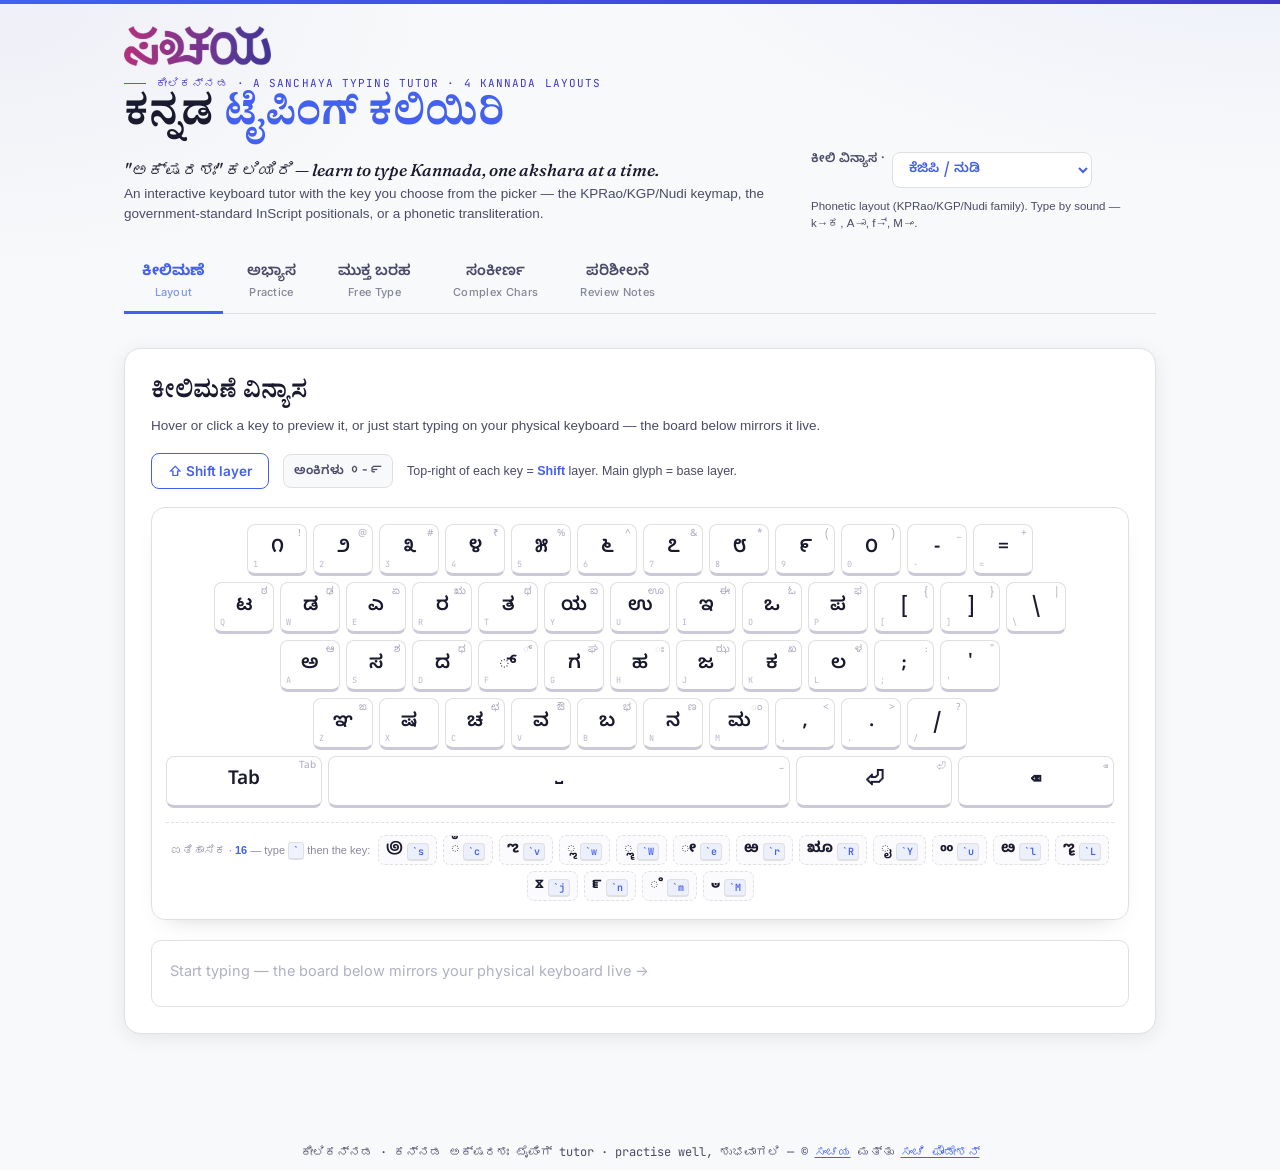
==== commit 02d6c971: "SEO pass for typekannada.sanchaya.net + hero/wording tweaks - Add meta description, keywords, canoni" ====
--- a/index.html
+++ b/index.html
@@ -3,13 +3,61 @@
 <head>
 <meta charset="UTF-8">
 <meta name="viewport" content="width=device-width, initial-scale=1.0">
-<title>ಕೀಲಿಕನ್ನಡ — Learn to Type Kannada</title>
+<title>ಕನ್ನಡ ಟೈಪಿಂಗ್ ಕಲಿಯಿರಿ — Learn Kannada Typing Online | TypeKannada</title>
+<meta name="description" content="Learn to type Kannada online, free. Interactive tutor for 4 keyboard layouts — KGP/Nudi keymap, InScript, InScript2, and phonetic transliteration — with an on-screen keyboard, guided lessons, words, and full sentences. ಕನ್ನಡ ಟೈಪಿಂಗ್ ಕಲಿಯಿರಿ.">
+<meta name="keywords" content="kannada typing, learn kannada typing, kannada typing practice, kannada keyboard, type kannada, kannada tutor, inscript kannada, kgp keymap, transliteration kannada, ಕನ್ನಡ ಟೈಪಿಂಗ್">
+<meta name="author" content="ಸಂಚಯ (Sanchaya)">
+<meta name="robots" content="index, follow, max-image-preview:large">
+<link rel="canonical" href="https://typekannada.sanchaya.net/">
+
+<meta property="og:type" content="website">
+<meta property="og:site_name" content="TypeKannada">
+<meta property="og:title" content="ಕನ್ನಡ ಟೈಪಿಂಗ್ ಕಲಿಯಿರಿ — Learn Kannada Typing Online | TypeKannada">
+<meta property="og:description" content="Free interactive tutor to learn Kannada typing across 4 keyboard layouts — KGP/Nudi keymap, InScript, and phonetic transliteration. Practice aksharas, words, and sentences with live keystroke hints.">
+<meta property="og:url" content="https://typekannada.sanchaya.net/">
+<meta property="og:image" content="https://typekannada.sanchaya.net/img/android-chrome-512x512.png">
+<meta property="og:locale" content="kn_IN">
+
+<meta name="twitter:card" content="summary">
+<meta name="twitter:title" content="ಕನ್ನಡ ಟೈಪಿಂಗ್ ಕಲಿಯಿರಿ — Learn Kannada Typing Online | TypeKannada">
+<meta name="twitter:description" content="Free interactive tutor to learn Kannada typing across 4 keyboard layouts — KGP/Nudi keymap, InScript, and phonetic transliteration.">
+<meta name="twitter:image" content="https://typekannada.sanchaya.net/img/android-chrome-512x512.png">
+
 <link rel="icon" type="image/png" sizes="32x32" href="img/favicon-32x32.png">
 <link rel="icon" type="image/png" sizes="192x192" href="img/android-chrome-192x192.png">
 <link rel="icon" type="image/png" sizes="512x512" href="img/android-chrome-512x512.png">
 <link rel="apple-touch-icon" sizes="180x180" href="img/apple-touch-icon.png">
 <meta name="msapplication-TileImage" content="img/mstile-310x310.png">
 <meta name="theme-color" content="#4361ee">
+
+<script type="application/ld+json">
+{
+  "@context": "https://schema.org",
+  "@type": "WebApplication",
+  "name": "ಕೀಲಿಕನ್ನಡ — Learn Kannada Typing",
+  "alternateName": "TypeKannada",
+  "url": "https://typekannada.sanchaya.net/",
+  "description": "Free interactive web tutor to learn Kannada typing across 4 keyboard layouts — the KPRao/KGP/Nudi keymap, government-standard InScript, InScript2, and phonetic transliteration. Features an on-screen keyboard, guided lessons from vowels to full sentences, and live keystroke hints.",
+  "applicationCategory": "EducationalApplication",
+  "operatingSystem": "Any",
+  "browserRequirements": "Requires JavaScript",
+  "inLanguage": ["kn", "en"],
+  "isAccessibleForFree": true,
+  "offers": { "@type": "Offer", "price": "0", "priceCurrency": "INR" },
+  "publisher": {
+    "@type": "Organization",
+    "name": "ಸಂಚಯ (Sanchaya)",
+    "url": "https://sanchaya.org"
+  },
+  "featureList": [
+    "Interactive on-screen Kannada keyboard",
+    "4 keyboard layouts: KGP/Nudi keymap, InScript, InScript2, transliteration",
+    "Guided typing lessons: vowels, consonants, combined aksharas, words, sentences",
+    "Live keystroke hints for every practice target",
+    "Free type canvas with akshara-aware backspace"
+  ]
+}
+</script>
 <link rel="preconnect" href="https://fonts.googleapis.com">
 <link rel="preconnect" href="https://fonts.gstatic.com" crossorigin>
 <link href="https://fonts.googleapis.com/css2?family=Noto+Serif+Kannada:wght@500;600;700&family=Noto+Sans+Kannada:wght@400;500;600;700&family=Fraunces:ital,opsz,wght@0,9..144,500;0,9..144,600;1,9..144,500&family=Inter:wght@400;500;600;700&family=JetBrains+Mono:wght@400;600&display=swap" rel="stylesheet">
@@ -20,12 +68,12 @@
 <div class="wrap">
 
 <header class="hero">
-  <a class="brand" href="#" aria-label="ಕೀಲಿಕನ್ನಡ — home">
+  <a class="brand" href="/" aria-label="ಕೀಲಿಕನ್ನಡ — home">
     <img src="img/app-icon-light.png" alt="ಕೀಲಿಕನ್ನಡ logo" class="brand-logo">
   </a>
   <div class="eyebrow">ಕೀಲಿಕನ್ನಡ · a Sanchaya typing tutor · 4 Kannada layouts</div>
 
-  <h1 class="title">ಟೈಪಿಂಗ್ ಕಲಿಯಿರಿ <span class="accent">ಕನ್ನಡ</span></h1>
+  <h1 class="title">ಕನ್ನಡ <span class="accent">ಟೈಪಿಂಗ್ ಕಲಿಯಿರಿ</span></h1>
 
   <div class="hero-row">
     <div class="hero-copy">
@@ -140,6 +188,20 @@
 
 <footer>ಕೀಲಿಕನ್ನಡ · ಕನ್ನಡ ಅಕ್ಷರಶಃ ಟೈಪಿಂಗ್ tutor · practise well, ಶುಭವಾಗಲಿ — © <a href="https://sanchaya.org" target="_blank" rel="noopener">ಸಂಚಯ</a> ಮತ್ತು <a href="https://sanchifoundation.org" target="_blank" rel="noopener">ಸಂಚಿ ಫೌಂಡೇಶನ್</a></footer>
 
+<noscript>
+  <section>
+    <h1>ಕನ್ನಡ ಟೈಪಿಂಗ್ ಕಲಿಯಿರಿ — Learn Kannada Typing</h1>
+    <p>TypeKannada is a free, interactive web tutor for learning to type in Kannada (ಕನ್ನಡ). It teaches four keyboard layouts:</p>
+    <ul>
+      <li>KPRao / KGP / Nudi keymap</li>
+      <li>Government-standard InScript</li>
+      <li>InScript2</li>
+      <li>Phonetic transliteration</li>
+    </ul>
+    <p>Features include an on-screen keyboard, guided lessons from vowels to full sentences, live keystroke hints for every practice target, a free-type canvas with akshara-aware backspace, and a full Unicode block reference. This app requires JavaScript — please enable it to start typing.</p>
+  </section>
+</noscript>
+
 <script src="app.js" defer></script>
 </body>
 </html>
--- a/style.css
+++ b/style.css
@@ -335,6 +335,16 @@
 .target-word span.wrong{color:var(--bad);text-decoration:underline wavy var(--bad);}
 .target-word span.todo{color:var(--ink);opacity:.32;}
 .translit{margin-top:8px;font-family:'JetBrains Mono',monospace;font-size:13px;color:var(--ink-soft);}
+.hint-keys kbd{
+  font-family:'JetBrains Mono',monospace;
+  font-size:13px;font-weight:600;
+  color:var(--primary);
+  background:rgba(78,205,196,0.08);
+  border:1px solid var(--line);
+  border-radius:6px;
+  padding:2px 8px;
+}
+.hint-meaning{color:var(--ink-soft);}
 
 .stats-row{display:flex;gap:14px;margin:18px 0;flex-wrap:wrap;}
 .stat{
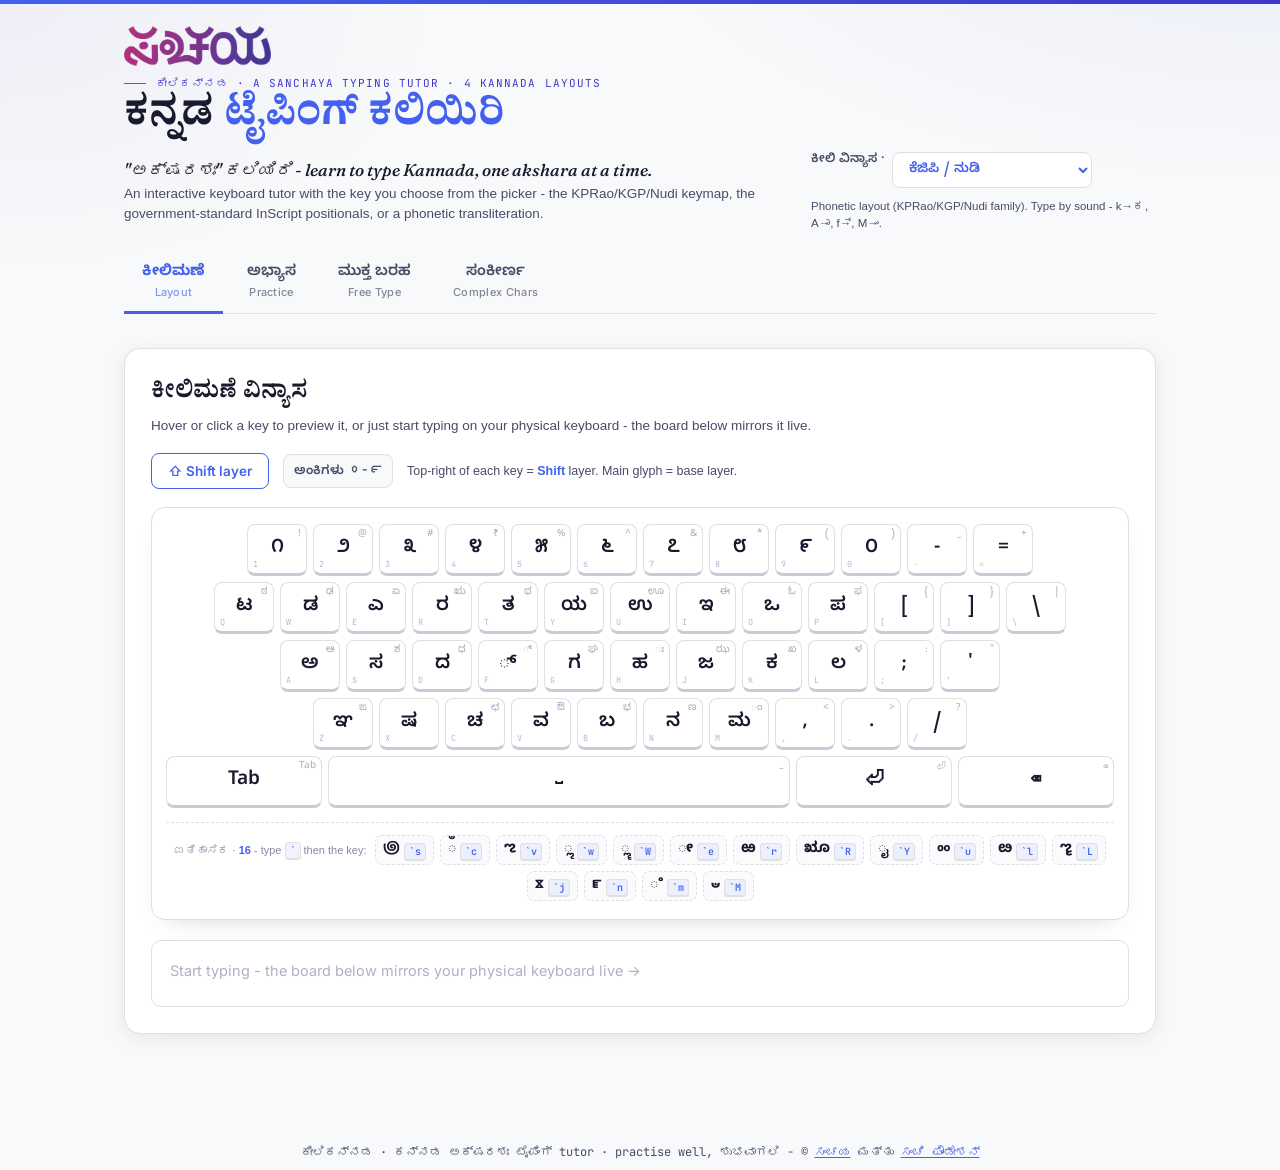
==== commit 1e163446: "Remove Review Notes tab from portal; normalize em dashes to hyphens - Drop the Review Notes tab (nav" ====
--- a/index.html
+++ b/index.html
@@ -3,8 +3,8 @@
 <head>
 <meta charset="UTF-8">
 <meta name="viewport" content="width=device-width, initial-scale=1.0">
-<title>ಕನ್ನಡ ಟೈಪಿಂಗ್ ಕಲಿಯಿರಿ — Learn Kannada Typing Online | TypeKannada</title>
-<meta name="description" content="Learn to type Kannada online, free. Interactive tutor for 4 keyboard layouts — KGP/Nudi keymap, InScript, InScript2, and phonetic transliteration — with an on-screen keyboard, guided lessons, words, and full sentences. ಕನ್ನಡ ಟೈಪಿಂಗ್ ಕಲಿಯಿರಿ.">
+<title>ಕನ್ನಡ ಟೈಪಿಂಗ್ ಕಲಿಯಿರಿ - Learn Kannada Typing Online | TypeKannada</title>
+<meta name="description" content="Learn to type Kannada online, free. Interactive tutor for 4 keyboard layouts - KGP/Nudi keymap, InScript, InScript2, and phonetic transliteration - with an on-screen keyboard, guided lessons, words, and full sentences. ಕನ್ನಡ ಟೈಪಿಂಗ್ ಕಲಿಯಿರಿ.">
 <meta name="keywords" content="kannada typing, learn kannada typing, kannada typing practice, kannada keyboard, type kannada, kannada tutor, inscript kannada, kgp keymap, transliteration kannada, ಕನ್ನಡ ಟೈಪಿಂಗ್">
 <meta name="author" content="ಸಂಚಯ (Sanchaya)">
 <meta name="robots" content="index, follow, max-image-preview:large">
@@ -12,15 +12,15 @@
 
 <meta property="og:type" content="website">
 <meta property="og:site_name" content="TypeKannada">
-<meta property="og:title" content="ಕನ್ನಡ ಟೈಪಿಂಗ್ ಕಲಿಯಿರಿ — Learn Kannada Typing Online | TypeKannada">
-<meta property="og:description" content="Free interactive tutor to learn Kannada typing across 4 keyboard layouts — KGP/Nudi keymap, InScript, and phonetic transliteration. Practice aksharas, words, and sentences with live keystroke hints.">
+<meta property="og:title" content="ಕನ್ನಡ ಟೈಪಿಂಗ್ ಕಲಿಯಿರಿ - Learn Kannada Typing Online | TypeKannada">
+<meta property="og:description" content="Free interactive tutor to learn Kannada typing across 4 keyboard layouts - KGP/Nudi keymap, InScript, and phonetic transliteration. Practice aksharas, words, and sentences with live keystroke hints.">
 <meta property="og:url" content="https://typekannada.sanchaya.net/">
 <meta property="og:image" content="https://typekannada.sanchaya.net/img/android-chrome-512x512.png">
 <meta property="og:locale" content="kn_IN">
 
 <meta name="twitter:card" content="summary">
-<meta name="twitter:title" content="ಕನ್ನಡ ಟೈಪಿಂಗ್ ಕಲಿಯಿರಿ — Learn Kannada Typing Online | TypeKannada">
-<meta name="twitter:description" content="Free interactive tutor to learn Kannada typing across 4 keyboard layouts — KGP/Nudi keymap, InScript, and phonetic transliteration.">
+<meta name="twitter:title" content="ಕನ್ನಡ ಟೈಪಿಂಗ್ ಕಲಿಯಿರಿ - Learn Kannada Typing Online | TypeKannada">
+<meta name="twitter:description" content="Free interactive tutor to learn Kannada typing across 4 keyboard layouts - KGP/Nudi keymap, InScript, and phonetic transliteration.">
 <meta name="twitter:image" content="https://typekannada.sanchaya.net/img/android-chrome-512x512.png">
 
 <link rel="icon" type="image/png" sizes="32x32" href="img/favicon-32x32.png">
@@ -34,10 +34,10 @@
 {
   "@context": "https://schema.org",
   "@type": "WebApplication",
-  "name": "ಕೀಲಿಕನ್ನಡ — Learn Kannada Typing",
+  "name": "ಕೀಲಿಕನ್ನಡ - Learn Kannada Typing",
   "alternateName": "TypeKannada",
   "url": "https://typekannada.sanchaya.net/",
-  "description": "Free interactive web tutor to learn Kannada typing across 4 keyboard layouts — the KPRao/KGP/Nudi keymap, government-standard InScript, InScript2, and phonetic transliteration. Features an on-screen keyboard, guided lessons from vowels to full sentences, and live keystroke hints.",
+  "description": "Free interactive web tutor to learn Kannada typing across 4 keyboard layouts - the KPRao/KGP/Nudi keymap, government-standard InScript, InScript2, and phonetic transliteration. Features an on-screen keyboard, guided lessons from vowels to full sentences, and live keystroke hints.",
   "applicationCategory": "EducationalApplication",
   "operatingSystem": "Any",
   "browserRequirements": "Requires JavaScript",
@@ -68,7 +68,7 @@
 <div class="wrap">
 
 <header class="hero">
-  <a class="brand" href="/" aria-label="ಕೀಲಿಕನ್ನಡ — home">
+  <a class="brand" href="/" aria-label="ಕೀಲಿಕನ್ನಡ - home">
     <img src="img/app-icon-light.png" alt="ಕೀಲಿಕನ್ನಡ logo" class="brand-logo">
   </a>
   <div class="eyebrow">ಕೀಲಿಕನ್ನಡ · a Sanchaya typing tutor · 4 Kannada layouts</div>
@@ -77,8 +77,8 @@
 
   <div class="hero-row">
     <div class="hero-copy">
-      <p class="tagline">"ಅಕ್ಷರಶಃ" ಕಲಿಯಿರಿ — learn to type Kannada, one akshara at a time.</p>
-      <p class="subtagline">An interactive keyboard tutor with the key you choose from the picker — the KPRao/KGP/Nudi keymap, the government-standard InScript positionals, or a phonetic transliteration.</p>
+      <p class="tagline">"ಅಕ್ಷರಶಃ" ಕಲಿಯಿರಿ - learn to type Kannada, one akshara at a time.</p>
+      <p class="subtagline">An interactive keyboard tutor with the key you choose from the picker - the KPRao/KGP/Nudi keymap, the government-standard InScript positionals, or a phonetic transliteration.</p>
     </div>
     <div class="layout-picker">
       <label for="layoutSelect">ಕೀಲಿ ವಿನ್ಯಾಸ ·</label>
@@ -93,14 +93,13 @@
   <button data-tab="practice">ಅಭ್ಯಾಸ <span class="en">Practice</span></button>
   <button data-tab="free">ಮುಕ್ತ ಬರಹ <span class="en">Free Type</span></button>
   <button data-tab="complex">ಸಂಕೀರ್ಣ <span class="en">Complex Chars</span></button>
-  <button data-tab="review">ಪರಿಶೀಲನೆ <span class="en">Review Notes</span></button>
 </nav>
 
 <!-- ================= LAYOUT TAB ================= -->
 <section class="panel active" id="panel-layout">
   <div class="card">
     <h2 class="section-title">ಕೀಲಿಮಣೆ ವಿನ್ಯಾಸ</h2>
-    <p class="section-sub">Hover or click a key to preview it, or just start typing on your physical keyboard — the board below mirrors it live.</p>
+    <p class="section-sub">Hover or click a key to preview it, or just start typing on your physical keyboard - the board below mirrors it live.</p>
     <div class="kbd-controls">
       <button class="toggle-btn" id="shiftToggle">⇧ Shift layer</button>
       <button class="digit-toggle" id="digitToggle" role="switch" aria-checked="false" title="Switch digit keys between the layout's Kannada digits (೦-೯) and Western digits (0-9)">ಅಂಕಿಗಳು <b class="dg-kan">೦-೯</b><b class="dg-lat">0-9</b></button>
@@ -114,8 +113,8 @@
 <!-- ================= PRACTICE TAB ================= -->
 <section class="panel" id="panel-practice">
   <div class="card">
-    <h2 class="section-title">ಟೈಪಿಂಗ್ ಅಭ್ಯಾಸ — Typing Tutor</h2>
-    <p class="section-sub">Work through the levels in order — vowels, consonants, combined aksharas, everyday words, then full sentences.</p>
+    <h2 class="section-title">ಟೈಪಿಂಗ್ ಅಭ್ಯಾಸ - Typing Tutor</h2>
+    <p class="section-sub">Work through the levels in order - vowels, consonants, combined aksharas, everyday words, then full sentences.</p>
     <div class="level-tabs" id="levelTabs"></div>
 
     <div class="target-box">
@@ -148,16 +147,16 @@
 <!-- ================= FREE TYPE TAB ================= -->
 <section class="panel" id="panel-free">
   <div class="card">
-    <h2 class="section-title">ಮುಕ್ತ ಬರವಣಿಗೆ — Free Type</h2>
-    <p class="section-sub">Open canvas to write freely with the layout — good for testing words, or just practising composition. Backspace understands full aksharas (it removes one visual syllable at a time, like a real Kannada IME).</p>
-    <div class="type-surface" id="surfaceFree" tabindex="0" style="min-height:180px;"><span class="placeholder">ಇಲ್ಲಿ ಬರೆಯಿರಿ — start typing here →</span></div>
+    <h2 class="section-title">ಮುಕ್ತ ಬರವಣಿಗೆ - Free Type</h2>
+    <p class="section-sub">Open canvas to write freely with the layout - good for testing words, or just practising composition. Backspace understands full aksharas (it removes one visual syllable at a time, like a real Kannada IME).</p>
+    <div class="type-surface" id="surfaceFree" tabindex="0" style="min-height:180px;"><span class="placeholder">ಇಲ್ಲಿ ಬರೆಯಿರಿ - start typing here →</span></div>
     <div class="action-row">
       <button class="btn ghost" id="clearFreeBtn">Clear</button>
       <button class="btn ghost" id="copyFreeBtn">Copy text</button>
     </div>
     <div class="future-note">
       <h3>Coming next: spelling &amp; grammar checking</h3>
-      <p>This canvas is where inline spelling and grammar feedback will surface once the checker is wired in — underlines for misspelled aksharas, suggestions on click, and basic agreement/grammar hints. Not implemented yet in this build; flagged here as the next milestone.</p>
+      <p>This canvas is where inline spelling and grammar feedback will surface once the checker is wired in - underlines for misspelled aksharas, suggestions on click, and basic agreement/grammar hints. Not implemented yet in this build; flagged here as the next milestone.</p>
     </div>
   </div>
 </section>
@@ -165,32 +164,23 @@
 <!-- ================= COMPLEX CHARACTERS TAB ================= -->
 <section class="panel" id="panel-complex">
   <div class="card">
-    <h2 class="section-title">ಸಂಕೀರ್ಣ ಅಕ್ಷರಗಳು — Complex Character Rendering</h2>
-    <p class="section-sub">Kannada script does more than one letter per keystroke: consonant clusters, traditional ligatures, vocalic matras, nukta forms, and invisible joiners. Each card below shows the target text, what it's built from, the exact keystrokes that produce it, and its raw Unicode codepoints — useful both for learning and for checking how your font renders these.</p>
+    <h2 class="section-title">ಸಂಕೀರ್ಣ ಅಕ್ಷರಗಳು - Complex Character Rendering</h2>
+    <p class="section-sub">Kannada script does more than one letter per keystroke: consonant clusters, traditional ligatures, vocalic matras, nukta forms, and invisible joiners. Each card below shows the target text, what it's built from, the exact keystrokes that produce it, and its raw Unicode codepoints - useful both for learning and for checking how your font renders these.</p>
     <div id="complexGrid" class="complex-grid"></div>
 
-    <h3 class="section-subtitle">ಪೂರ್ಣ ಯುನಿಕೋಡ್ ವ್ಯಾಪ್ತಿ — Full Unicode block coverage</h3>
-    <p class="section-sub">Every assigned codepoint in the Kannada block (U+0C80–U+0CFF). Green-bordered tiles are on the selected layout's keys; the rest are historic letters and rare signs typed via a modifier (or composed by typing) — shown here as a font-rendering reference. If a tile shows a placeholder box, your font lacks that glyph.</p>
+    <h3 class="section-subtitle">ಪೂರ್ಣ ಯುನಿಕೋಡ್ ವ್ಯಾಪ್ತಿ - Full Unicode block coverage</h3>
+    <p class="section-sub">Every assigned codepoint in the Kannada block (U+0C80–U+0CFF). Green-bordered tiles are on the selected layout's keys; the rest are historic letters and rare signs typed via a modifier (or composed by typing) - shown here as a font-rendering reference. If a tile shows a placeholder box, your font lacks that glyph.</p>
     <div id="unicodeGrid" class="unicode-grid"></div>
-  </div>
-</section>
-
-<!-- ================= REVIEW TAB ================= -->
-<section class="panel" id="panel-review">
-  <div class="card">
-    <h2 class="section-title">ಪರಿಶೀಲನೆ — Keyboard Review Notes</h2>
-    <p class="section-sub">Findings from auditing the selected layout's data (the keymap/state-machine and rule configs) before this goes near a public release. Ordered roughly by severity.</p>
-    <div id="reviewList"></div>
   </div>
 </section>
 
 </div>
 
-<footer>ಕೀಲಿಕನ್ನಡ · ಕನ್ನಡ ಅಕ್ಷರಶಃ ಟೈಪಿಂಗ್ tutor · practise well, ಶುಭವಾಗಲಿ — © <a href="https://sanchaya.org" target="_blank" rel="noopener">ಸಂಚಯ</a> ಮತ್ತು <a href="https://sanchifoundation.org" target="_blank" rel="noopener">ಸಂಚಿ ಫೌಂಡೇಶನ್</a></footer>
+<footer>ಕೀಲಿಕನ್ನಡ · ಕನ್ನಡ ಅಕ್ಷರಶಃ ಟೈಪಿಂಗ್ tutor · practise well, ಶುಭವಾಗಲಿ - © <a href="https://sanchaya.org" target="_blank" rel="noopener">ಸಂಚಯ</a> ಮತ್ತು <a href="https://sanchifoundation.org" target="_blank" rel="noopener">ಸಂಚಿ ಫೌಂಡೇಶನ್</a></footer>
 
 <noscript>
   <section>
-    <h1>ಕನ್ನಡ ಟೈಪಿಂಗ್ ಕಲಿಯಿರಿ — Learn Kannada Typing</h1>
+    <h1>ಕನ್ನಡ ಟೈಪಿಂಗ್ ಕಲಿಯಿರಿ - Learn Kannada Typing</h1>
     <p>TypeKannada is a free, interactive web tutor for learning to type in Kannada (ಕನ್ನಡ). It teaches four keyboard layouts:</p>
     <ul>
       <li>KPRao / KGP / Nudi keymap</li>
@@ -198,7 +188,7 @@
       <li>InScript2</li>
       <li>Phonetic transliteration</li>
     </ul>
-    <p>Features include an on-screen keyboard, guided lessons from vowels to full sentences, live keystroke hints for every practice target, a free-type canvas with akshara-aware backspace, and a full Unicode block reference. This app requires JavaScript — please enable it to start typing.</p>
+    <p>Features include an on-screen keyboard, guided lessons from vowels to full sentences, live keystroke hints for every practice target, a free-type canvas with akshara-aware backspace, and a full Unicode block reference. This app requires JavaScript - please enable it to start typing.</p>
   </section>
 </noscript>
 
--- a/style.css
+++ b/style.css
@@ -443,32 +443,6 @@
 }
 .u-ref .u-badge{color:#8a93a6;background:var(--bg);}
 
-/* ---------- Review tab ---------- */
-.finding{
-  border-left:3px solid var(--primary);
-  padding:4px 0 4px 16px;
-  margin-bottom:20px;
-}
-.finding.warn{border-left-color:#f5a623;}
-.finding.ok{border-left-color:var(--good);}
-.finding h3{margin:0 0 6px;font-size:16px;font-family:'Inter',sans-serif;font-weight:700;color:var(--ink);}
-.finding .sev{
-  font-family:'JetBrains Mono',monospace;font-size:10.5px;letter-spacing:.06em;
-  text-transform:uppercase;padding:2px 8px;border-radius:5px;margin-right:8px;
-  background:rgba(67,97,238,0.1);color:var(--primary);
-}
-.finding.warn .sev{background:rgba(245,166,35,0.15);color:#b97a06;}
-.finding.ok .sev{background:rgba(63,125,79,0.14);color:var(--good);}
-.finding p{margin:6px 0;font-size:14px;line-height:1.65;color:var(--ink-soft);}
-.finding code{
-  font-family:'JetBrains Mono',monospace;background:var(--bg);border:1px solid var(--line);
-  padding:1px 6px;border-radius:5px;font-size:12.5px;color:var(--primary);
-}
-.finding pre{
-  background:var(--ink);color:#fff;padding:12px 14px;border-radius:8px;overflow-x:auto;
-  font-family:'JetBrains Mono',monospace;font-size:12.5px;line-height:1.6;
-}
-
 .future-note{
   margin-top:26px;padding:18px 20px;border-radius:12px;
   background:var(--hover);
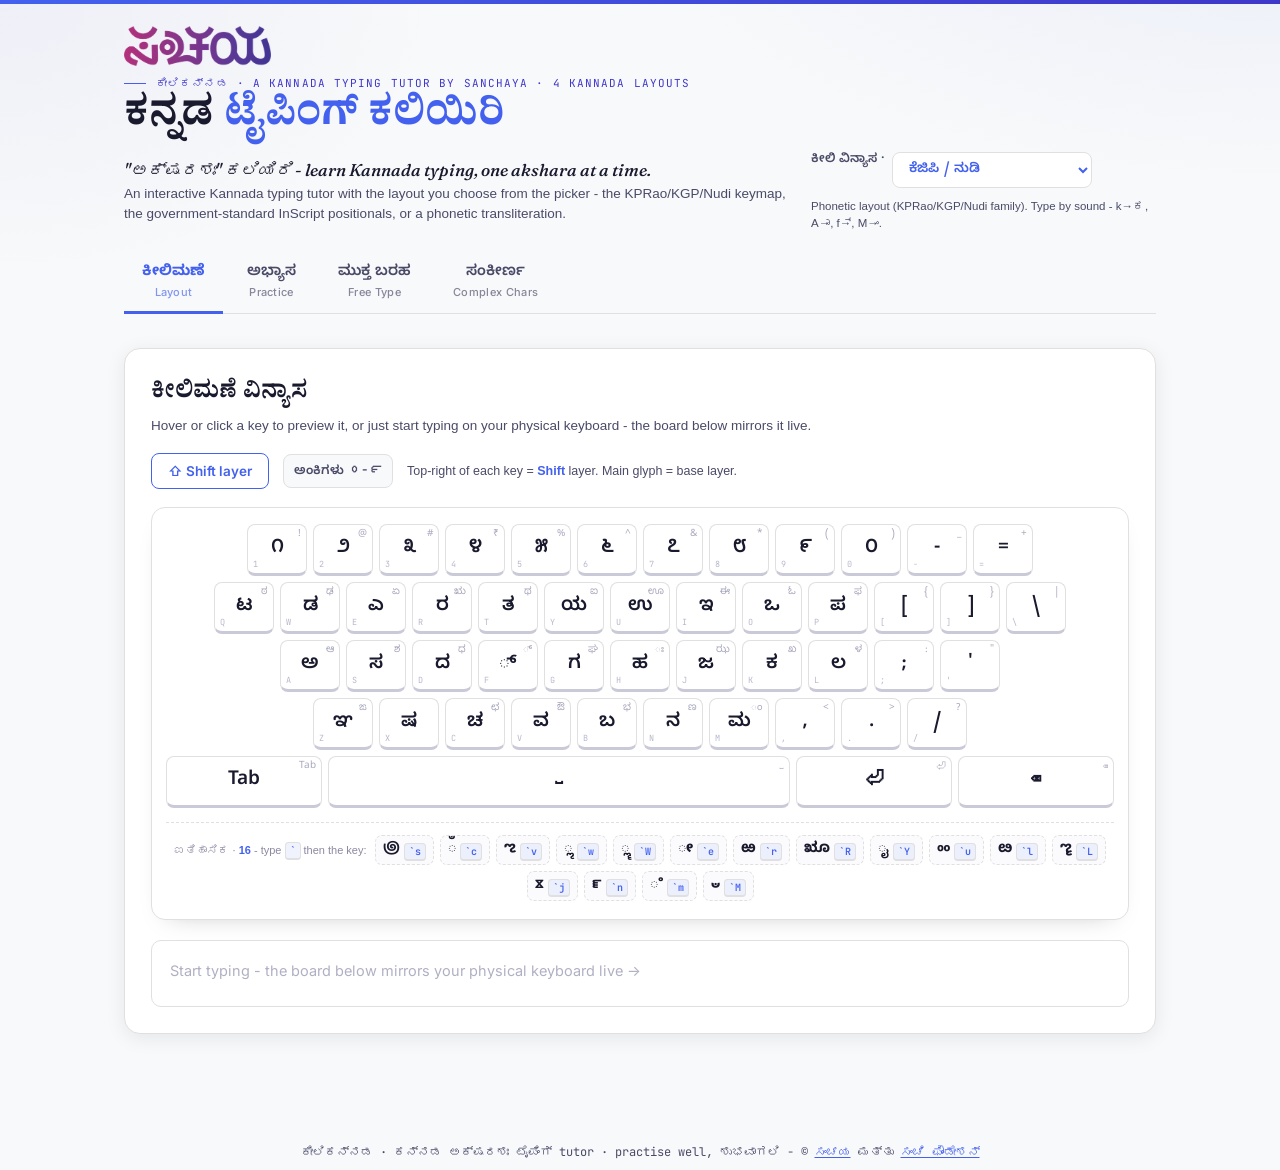
==== commit ac39104f: "Improve on-page SEO for Kannada typing search terms Target "kannada typing tutor", "ಉಚಿತ ಕನ್ನಡ ಟೈಪಿಂ" ====
--- a/index.html
+++ b/index.html
@@ -3,24 +3,24 @@
 <head>
 <meta charset="UTF-8">
 <meta name="viewport" content="width=device-width, initial-scale=1.0">
-<title>ಕನ್ನಡ ಟೈಪಿಂಗ್ ಕಲಿಯಿರಿ - Learn Kannada Typing Online | TypeKannada</title>
-<meta name="description" content="Learn to type Kannada online, free. Interactive tutor for 4 keyboard layouts - KGP/Nudi keymap, InScript, InScript2, and phonetic transliteration - with an on-screen keyboard, guided lessons, words, and full sentences. ಕನ್ನಡ ಟೈಪಿಂಗ್ ಕಲಿಯಿರಿ.">
-<meta name="keywords" content="kannada typing, learn kannada typing, kannada typing practice, kannada keyboard, type kannada, kannada tutor, inscript kannada, kgp keymap, transliteration kannada, ಕನ್ನಡ ಟೈಪಿಂಗ್">
+<title>ಕನ್ನಡ ಟೈಪಿಂಗ್ ಕಲಿಯಿರಿ - Kannada Typing Tutor Online | TypeKannada</title>
+<meta name="description" content="ಉಚಿತ ಕನ್ನಡ ಟೈಪಿಂಗ್ ಕಲಿಯಿರಿ - a free Kannada typing tutor for 4 keyboard layouts (KGP/Nudi keymap, InScript, InScript2, phonetic transliteration) with an on-screen keyboard, guided lessons, words, and full sentences. Learn Kannada typing online with TypeKannada.">
+<meta name="keywords" content="kannada typing, kannada typing tutor, learn kannada typing, kannada typing practice, kannada keyboard, type kannada, kannada tutor, inscript kannada, kgp keymap, transliteration kannada, ಕನ್ನಡ ಟೈಪಿಂಗ್, ಕನ್ನಡ ಟೈಪಿಂಗ್ ಕಲಿಯಿರಿ, ಉಚಿತ ಕನ್ನಡ ಟೈಪಿಂಗ್">
 <meta name="author" content="ಸಂಚಯ (Sanchaya)">
 <meta name="robots" content="index, follow, max-image-preview:large">
 <link rel="canonical" href="https://typekannada.sanchaya.net/">
 
 <meta property="og:type" content="website">
 <meta property="og:site_name" content="TypeKannada">
-<meta property="og:title" content="ಕನ್ನಡ ಟೈಪಿಂಗ್ ಕಲಿಯಿರಿ - Learn Kannada Typing Online | TypeKannada">
-<meta property="og:description" content="Free interactive tutor to learn Kannada typing across 4 keyboard layouts - KGP/Nudi keymap, InScript, and phonetic transliteration. Practice aksharas, words, and sentences with live keystroke hints.">
+<meta property="og:title" content="ಕನ್ನಡ ಟೈಪಿಂಗ್ ಕಲಿಯಿರಿ - Kannada Typing Tutor Online | TypeKannada">
+<meta property="og:description" content="ಉಚಿತ ಕನ್ನಡ ಟೈಪಿಂಗ್ ಕಲಿಯಿರಿ - a free Kannada typing tutor across 4 keyboard layouts: KGP/Nudi keymap, InScript, InScript2, and phonetic transliteration. Practice aksharas, words, and sentences with live keystroke hints.">
 <meta property="og:url" content="https://typekannada.sanchaya.net/">
 <meta property="og:image" content="https://typekannada.sanchaya.net/img/android-chrome-512x512.png">
 <meta property="og:locale" content="kn_IN">
 
 <meta name="twitter:card" content="summary">
-<meta name="twitter:title" content="ಕನ್ನಡ ಟೈಪಿಂಗ್ ಕಲಿಯಿರಿ - Learn Kannada Typing Online | TypeKannada">
-<meta name="twitter:description" content="Free interactive tutor to learn Kannada typing across 4 keyboard layouts - KGP/Nudi keymap, InScript, and phonetic transliteration.">
+<meta name="twitter:title" content="ಕನ್ನಡ ಟೈಪಿಂಗ್ ಕಲಿಯಿರಿ - Kannada Typing Tutor Online | TypeKannada">
+<meta name="twitter:description" content="ಉಚಿತ ಕನ್ನಡ ಟೈಪಿಂಗ್ - a free Kannada typing tutor across 4 keyboard layouts: KGP/Nudi keymap, InScript, InScript2, and phonetic transliteration.">
 <meta name="twitter:image" content="https://typekannada.sanchaya.net/img/android-chrome-512x512.png">
 
 <link rel="icon" type="image/png" sizes="32x32" href="img/favicon-32x32.png">
@@ -34,10 +34,11 @@
 {
   "@context": "https://schema.org",
   "@type": "WebApplication",
-  "name": "ಕೀಲಿಕನ್ನಡ - Learn Kannada Typing",
+  "name": "ಕೀಲಿಕನ್ನಡ - Kannada Typing Tutor",
   "alternateName": "TypeKannada",
   "url": "https://typekannada.sanchaya.net/",
-  "description": "Free interactive web tutor to learn Kannada typing across 4 keyboard layouts - the KPRao/KGP/Nudi keymap, government-standard InScript, InScript2, and phonetic transliteration. Features an on-screen keyboard, guided lessons from vowels to full sentences, and live keystroke hints.",
+  "description": "ಉಚಿತ ಕನ್ನಡ ಟೈಪಿಂಗ್ ಕಲಿಯಿರಿ - a free Kannada typing tutor across 4 keyboard layouts: the KPRao/KGP/Nudi keymap, government-standard InScript, InScript2, and phonetic transliteration. Features an on-screen keyboard, guided lessons from vowels to full sentences, and live keystroke hints.",
+  "keywords": "kannada typing, kannada typing tutor, ಕನ್ನಡ ಟೈಪಿಂಗ್, ಕನ್ನಡ ಟೈಪಿಂಗ್ ಕಲಿಯಿರಿ, ಉಚಿತ ಕನ್ನಡ ಟೈಪಿಂಗ್",
   "applicationCategory": "EducationalApplication",
   "operatingSystem": "Any",
   "browserRequirements": "Requires JavaScript",
@@ -71,14 +72,14 @@
   <a class="brand" href="/" aria-label="ಕೀಲಿಕನ್ನಡ - home">
     <img src="img/app-icon-light.png" alt="ಕೀಲಿಕನ್ನಡ logo" class="brand-logo">
   </a>
-  <div class="eyebrow">ಕೀಲಿಕನ್ನಡ · a Sanchaya typing tutor · 4 Kannada layouts</div>
+  <div class="eyebrow">ಕೀಲಿಕನ್ನಡ · a Kannada typing tutor by Sanchaya · 4 Kannada layouts</div>
 
   <h1 class="title">ಕನ್ನಡ <span class="accent">ಟೈಪಿಂಗ್ ಕಲಿಯಿರಿ</span></h1>
 
   <div class="hero-row">
     <div class="hero-copy">
-      <p class="tagline">"ಅಕ್ಷರಶಃ" ಕಲಿಯಿರಿ - learn to type Kannada, one akshara at a time.</p>
-      <p class="subtagline">An interactive keyboard tutor with the key you choose from the picker - the KPRao/KGP/Nudi keymap, the government-standard InScript positionals, or a phonetic transliteration.</p>
+      <p class="tagline">"ಅಕ್ಷರಶಃ" ಕಲಿಯಿರಿ - learn Kannada typing, one akshara at a time.</p>
+      <p class="subtagline">An interactive Kannada typing tutor with the layout you choose from the picker - the KPRao/KGP/Nudi keymap, the government-standard InScript positionals, or a phonetic transliteration.</p>
     </div>
     <div class="layout-picker">
       <label for="layoutSelect">ಕೀಲಿ ವಿನ್ಯಾಸ ·</label>
@@ -180,8 +181,8 @@
 
 <noscript>
   <section>
-    <h1>ಕನ್ನಡ ಟೈಪಿಂಗ್ ಕಲಿಯಿರಿ - Learn Kannada Typing</h1>
-    <p>TypeKannada is a free, interactive web tutor for learning to type in Kannada (ಕನ್ನಡ). It teaches four keyboard layouts:</p>
+    <h1>ಕನ್ನಡ ಟೈಪಿಂಗ್ ಕಲಿಯಿರಿ - Kannada Typing Tutor</h1>
+    <p>TypeKannada is a free, interactive Kannada typing tutor for learning to type in Kannada (ಕನ್ನಡ ಟೈಪಿಂಗ್). It teaches four keyboard layouts:</p>
     <ul>
       <li>KPRao / KGP / Nudi keymap</li>
       <li>Government-standard InScript</li>
